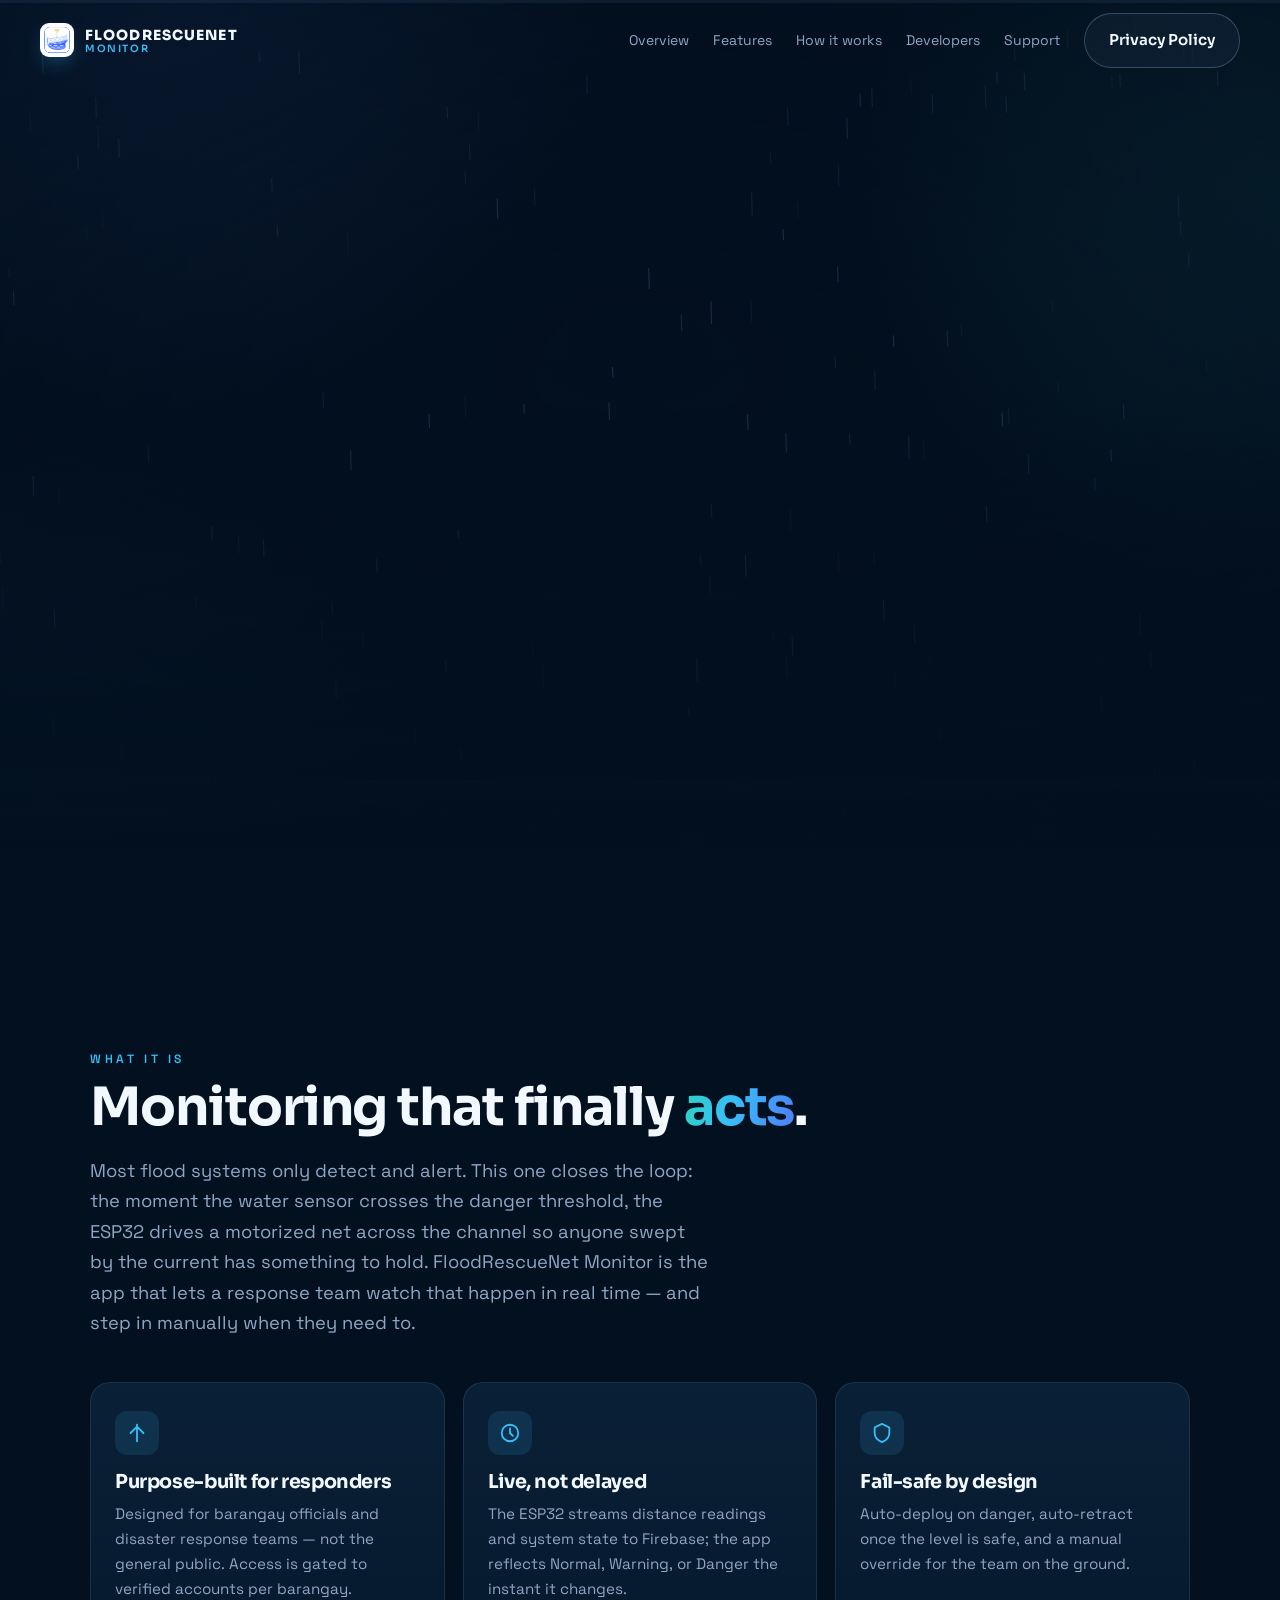
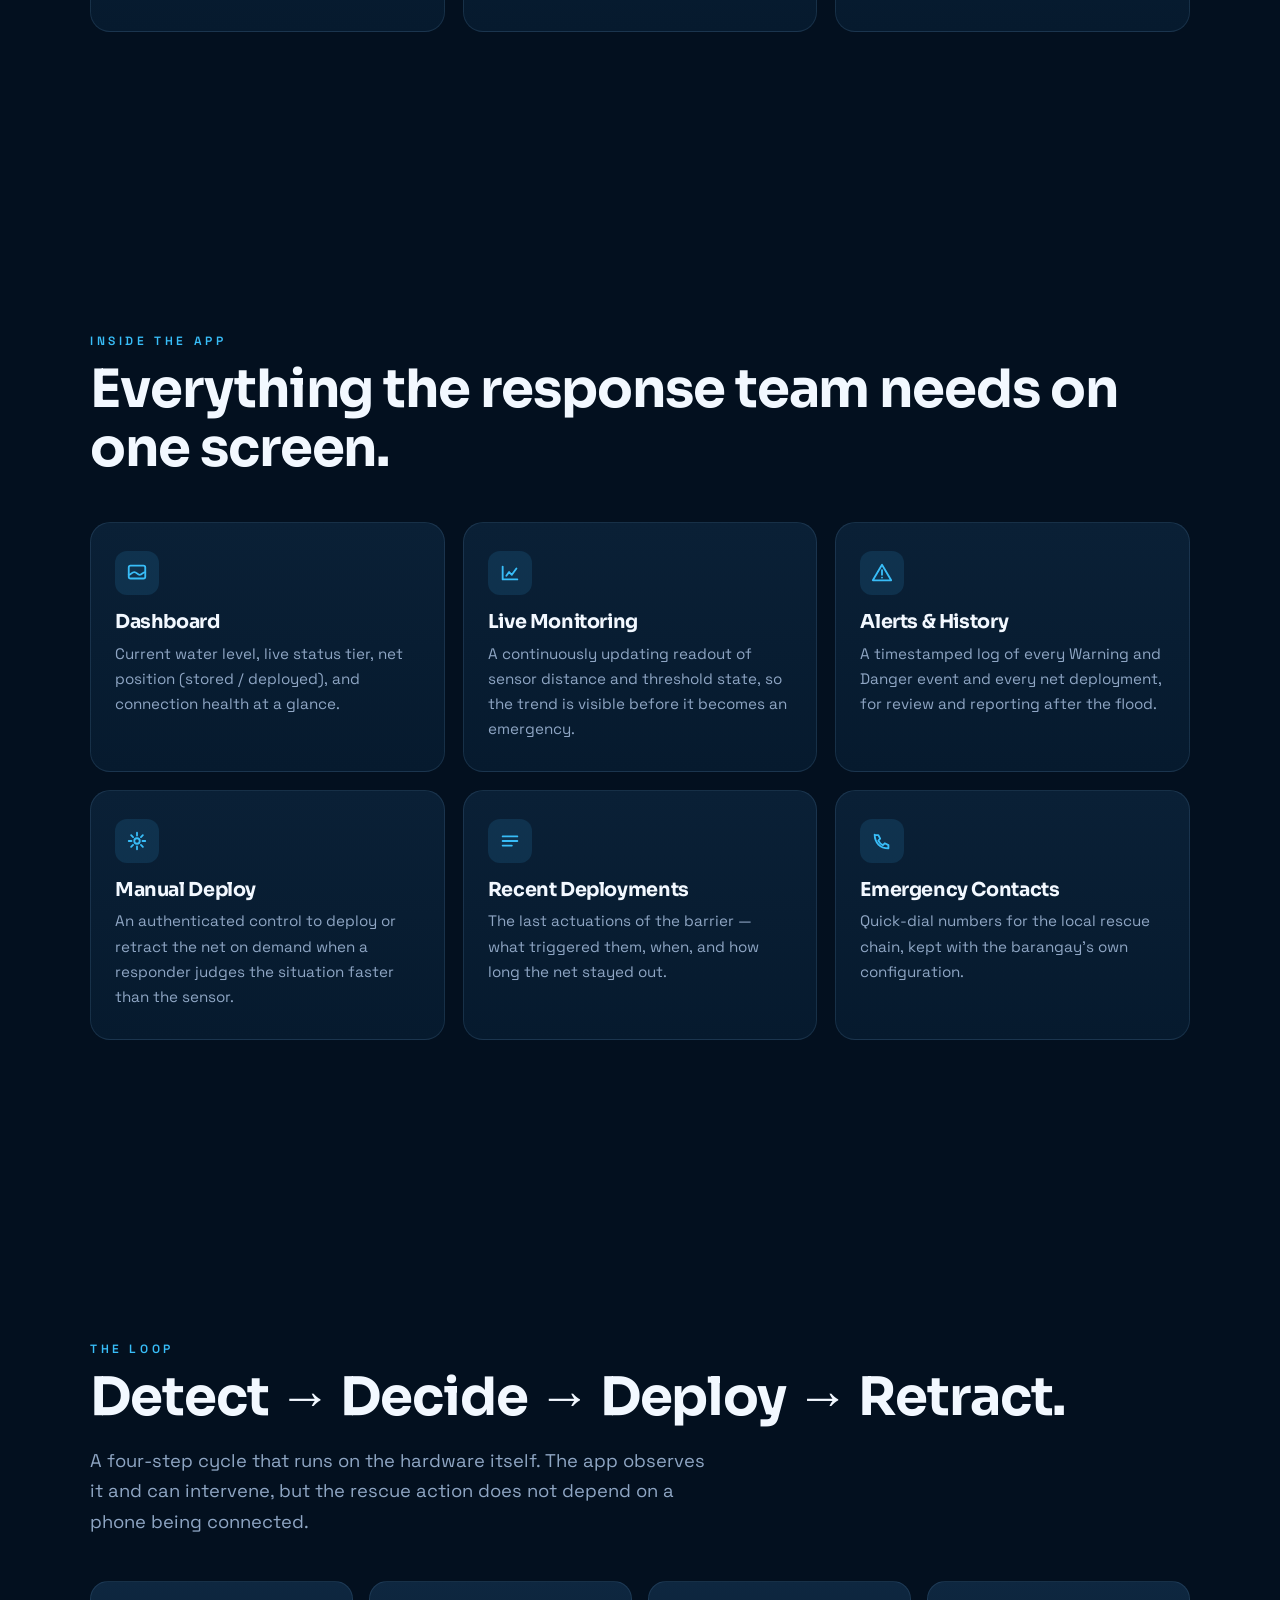
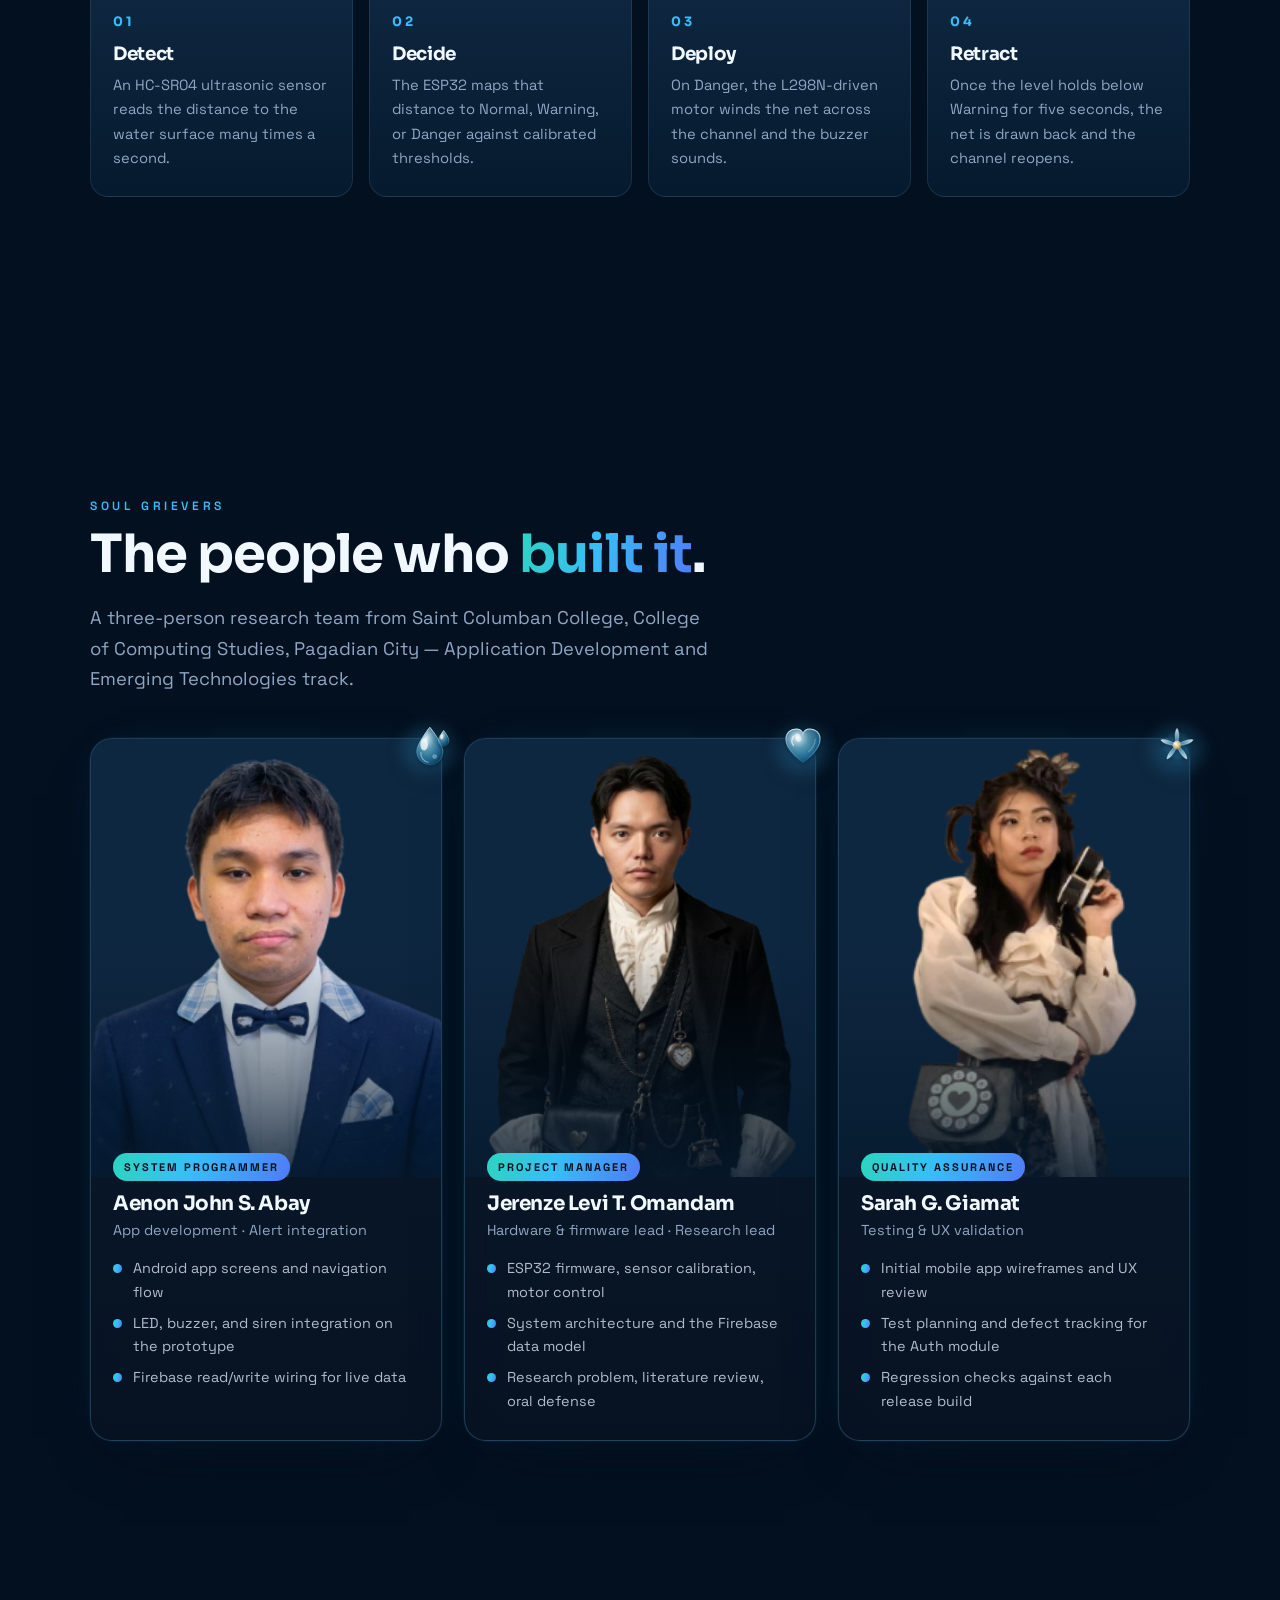
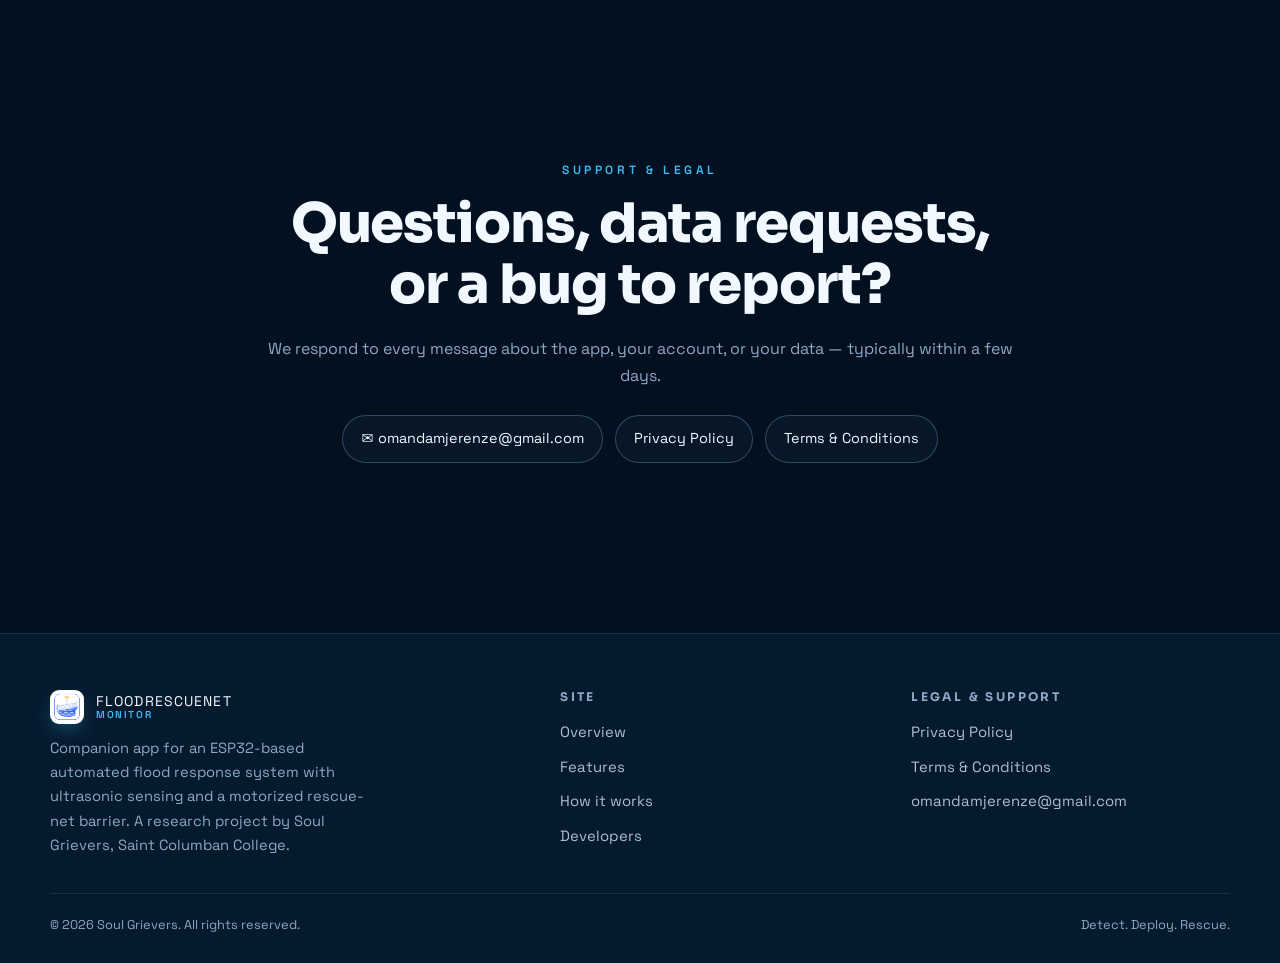
==== index.html @ 98c7caf1 "Initial publish: FloodRescueNet Monitor website Marketing + legal site for the Google Play listing: " ====
<!DOCTYPE html>
<html lang="en">
<head>
<meta charset="UTF-8" />
<meta name="viewport" content="width=device-width, initial-scale=1, viewport-fit=cover" />
<meta name="theme-color" content="#03101f" />
<title>FloodRescueNet Monitor — Detect. Deploy. Rescue.</title>
<meta name="description" content="FloodRescueNet Monitor is the companion app for an ESP32-based automated flood response system: real-time water-level monitoring, alert history, and remote net-barrier deployment for barangay disaster response teams." />
<meta property="og:title" content="FloodRescueNet Monitor — Detect. Deploy. Rescue." />
<meta property="og:description" content="Real-time flood monitoring and automated rescue-net deployment, in your pocket." />
<meta property="og:type" content="website" />
<link rel="icon" type="image/png" href="assets/app-icon.png" />
<link rel="apple-touch-icon" href="assets/app-icon.png" />
<link rel="preconnect" href="https://fonts.googleapis.com" />
<link rel="preconnect" href="https://fonts.gstatic.com" crossorigin />
<link href="https://fonts.googleapis.com/css2?family=Sora:wght@400;500;600;700;800&family=Space+Grotesk:wght@400;500;600;700&display=swap" rel="stylesheet" />
<link rel="stylesheet" href="css/style.css?v=9" />
</head>
<body>

<!-- ================= PRELOADER / WATER SPLASH ================= -->
<div id="preloader" aria-hidden="true">
  <video class="pl-video" src="assets/splash.mp4" autoplay muted playsinline loop preload="auto"></video>
  <div class="pl-water"><span class="pl-wave"></span></div>
  <img class="pl-logo" src="assets/app-icon.png" alt="" width="124" height="124" />
  <span class="pl-badge" aria-hidden="true"><img src="assets/app-icon.png" alt="" width="96" height="96" /></span>
  <span class="pl-label">FloodRescueNet Monitor<i>loading</i></span>
</div>
<script src="js/preloader.js?v=1"></script>

<div class="scroll-progress"><span id="progressBar"></span></div>

<header class="nav" id="nav">
  <a href="#top" class="brand" aria-label="FloodRescueNet Monitor home">
    <span class="brand-mark" aria-hidden="true">
      <img src="assets/app-icon.png" alt="" width="34" height="34" />
    </span>
    <span class="brand-text">FLOODRESCUENET<span>MONITOR</span></span>
  </a>
  <nav class="nav-links">
    <a href="#about">Overview</a>
    <a href="#features">Features</a>
    <a href="#how">How it works</a>
    <a href="#team">Developers</a>
    <a href="#support">Support</a>
  </nav>
  <a href="privacy.html" class="btn btn-ghost nav-cta" data-magnetic><span class="lbl-full">Privacy Policy</span><span class="lbl-short">Privacy</span></a>
</header>

<main id="top">

  <!-- ================= HERO ================= -->
  <section class="hero" id="hero">
    <div class="hero-bg">
      <canvas id="rain"></canvas>
      <div class="hero-veil"></div>
    </div>
    <div class="hero-inner">
      <span class="eyebrow">System status · Live monitoring</span>
      <h1 class="hero-title">
        <span class="line"><span class="w">When</span> <span class="w">the</span> <span class="w">water</span> <span class="w">rises,</span></span>
        <span class="line grad"><span class="w">the</span> <span class="w">net</span> <span class="w">is</span> <span class="w">already</span> <span class="w">moving.</span></span>
      </h1>
      <p class="hero-sub">FloodRescueNet Monitor is the Android companion for an ESP32-based automated flood response system — ultrasonic water-level sensing, a motorized rescue-net barrier, and a live dashboard built for barangay disaster response teams.</p>
      <div class="hero-cta">
        <a href="#features" class="btn btn-primary" data-magnetic>Explore the app</a>
        <a href="#team" class="btn btn-ghost" data-magnetic>Meet the developers</a>
      </div>
      <div class="hero-stats">
        <div><b data-count="3" data-suffix="">0</b><small>alert tiers: Normal · Warning · Danger</small></div>
        <div><b data-count="24" data-suffix="/7">0</b><small>real-time water-level monitoring</small></div>
        <div><b data-count="5" data-suffix="s">0</b><small>auto-retract delay after safe</small></div>
      </div>
    </div>
    <div class="scroll-hint" aria-hidden="true"><i></i>scroll to explore</div>
  </section>

  <!-- ================= ABOUT ================= -->
  <section class="wrap" id="about">
    <p class="section-eyebrow">What it is</p>
    <h2 class="section-title">Monitoring that finally <span class="grad">acts</span>.</h2>
    <p class="section-lead">Most flood systems only detect and alert. This one closes the loop: the moment the water sensor crosses the danger threshold, the ESP32 drives a motorized net across the channel so anyone swept by the current has something to hold. FloodRescueNet Monitor is the app that lets a response team watch that happen in real time — and step in manually when they need to.</p>
    <div class="feat-grid">
      <article class="feat">
        <span class="feat-ico" aria-hidden="true"><svg viewBox="0 0 24 24" fill="none"><path d="M12 3v18M5 12l7-7 7 7" stroke="currentColor" stroke-width="2" stroke-linecap="round" stroke-linejoin="round"/></svg></span>
        <h3>Purpose-built for responders</h3>
        <p>Designed for barangay officials and disaster response teams — not the general public. Access is gated to verified accounts per barangay.</p>
      </article>
      <article class="feat">
        <span class="feat-ico" aria-hidden="true"><svg viewBox="0 0 24 24" fill="none"><circle cx="12" cy="12" r="9" stroke="currentColor" stroke-width="2"/><path d="M12 7v5l3 3" stroke="currentColor" stroke-width="2" stroke-linecap="round"/></svg></span>
        <h3>Live, not delayed</h3>
        <p>The ESP32 streams distance readings and system state to Firebase; the app reflects Normal, Warning, or Danger the instant it changes.</p>
      </article>
      <article class="feat">
        <span class="feat-ico" aria-hidden="true"><svg viewBox="0 0 24 24" fill="none"><path d="M12 2 4 6v6c0 5 3.5 8 8 10 4.5-2 8-5 8-10V6l-8-4Z" stroke="currentColor" stroke-width="2" stroke-linejoin="round"/></svg></span>
        <h3>Fail-safe by design</h3>
        <p>Auto-deploy on danger, auto-retract once the level is safe, and a manual override for the team on the ground.</p>
      </article>
    </div>
  </section>

  <!-- ================= FEATURES ================= -->
  <section class="wrap" id="features">
    <p class="section-eyebrow">Inside the app</p>
    <h2 class="section-title">Everything the response team needs on one screen.</h2>
    <div class="feat-grid">
      <article class="feat">
        <span class="feat-ico" aria-hidden="true"><svg viewBox="0 0 24 24" fill="none"><rect x="3" y="4" width="18" height="14" rx="2" stroke="currentColor" stroke-width="2"/><path d="M3 14c3 0 3-3 6-3s3 3 6 3 3-3 6-3" stroke="currentColor" stroke-width="2" stroke-linecap="round"/></svg></span>
        <h3>Dashboard</h3>
        <p>Current water level, live status tier, net position (stored / deployed), and connection health at a glance.</p>
      </article>
      <article class="feat">
        <span class="feat-ico" aria-hidden="true"><svg viewBox="0 0 24 24" fill="none"><path d="M4 19V5M4 19h16M8 15l3-4 3 3 5-7" stroke="currentColor" stroke-width="2" stroke-linecap="round" stroke-linejoin="round"/></svg></span>
        <h3>Live Monitoring</h3>
        <p>A continuously updating readout of sensor distance and threshold state, so the trend is visible before it becomes an emergency.</p>
      </article>
      <article class="feat">
        <span class="feat-ico" aria-hidden="true"><svg viewBox="0 0 24 24" fill="none"><path d="M12 3 2 20h20L12 3Z" stroke="currentColor" stroke-width="2" stroke-linejoin="round"/><path d="M12 9v5M12 17h.01" stroke="currentColor" stroke-width="2" stroke-linecap="round"/></svg></span>
        <h3>Alerts &amp; History</h3>
        <p>A timestamped log of every Warning and Danger event and every net deployment, for review and reporting after the flood.</p>
      </article>
      <article class="feat">
        <span class="feat-ico" aria-hidden="true"><svg viewBox="0 0 24 24" fill="none"><circle cx="12" cy="12" r="3" stroke="currentColor" stroke-width="2"/><path d="M12 3v3M12 18v3M3 12h3M18 12h3M5.6 5.6l2.1 2.1M16.3 16.3l2.1 2.1M18.4 5.6l-2.1 2.1M7.7 16.3l-2.1 2.1" stroke="currentColor" stroke-width="2" stroke-linecap="round"/></svg></span>
        <h3>Manual Deploy</h3>
        <p>An authenticated control to deploy or retract the net on demand when a responder judges the situation faster than the sensor.</p>
      </article>
      <article class="feat">
        <span class="feat-ico" aria-hidden="true"><svg viewBox="0 0 24 24" fill="none"><path d="M4 7h16M4 12h16M4 17h10" stroke="currentColor" stroke-width="2" stroke-linecap="round"/></svg></span>
        <h3>Recent Deployments</h3>
        <p>The last actuations of the barrier — what triggered them, when, and how long the net stayed out.</p>
      </article>
      <article class="feat">
        <span class="feat-ico" aria-hidden="true"><svg viewBox="0 0 24 24" fill="none"><path d="M4 5c0 9 6 15 15 15v-3.5l-4-2-2 2c-2-1-4-3-5-5l2-2-2-4H4Z" stroke="currentColor" stroke-width="2" stroke-linejoin="round"/></svg></span>
        <h3>Emergency Contacts</h3>
        <p>Quick-dial numbers for the local rescue chain, kept with the barangay's own configuration.</p>
      </article>
    </div>
  </section>

  <!-- ================= HOW IT WORKS ================= -->
  <section class="wrap" id="how">
    <p class="section-eyebrow">The loop</p>
    <h2 class="section-title">Detect → Decide → Deploy → Retract.</h2>
    <p class="section-lead">A four-step cycle that runs on the hardware itself. The app observes it and can intervene, but the rescue action does not depend on a phone being connected.</p>
    <div class="steps">
      <div class="step">
        <b>01</b>
        <h3>Detect</h3>
        <p>An HC-SR04 ultrasonic sensor reads the distance to the water surface many times a second.</p>
      </div>
      <div class="step">
        <b>02</b>
        <h3>Decide</h3>
        <p>The ESP32 maps that distance to Normal, Warning, or Danger against calibrated thresholds.</p>
      </div>
      <div class="step">
        <b>03</b>
        <h3>Deploy</h3>
        <p>On Danger, the L298N-driven motor winds the net across the channel and the buzzer sounds.</p>
      </div>
      <div class="step">
        <b>04</b>
        <h3>Retract</h3>
        <p>Once the level holds below Warning for five seconds, the net is drawn back and the channel reopens.</p>
      </div>
    </div>
  </section>

  <!-- ================= TEAM ================= -->
  <section class="wrap" id="team">
    <p class="section-eyebrow">Soul Grievers</p>
    <h2 class="section-title">The people who <span class="grad">built it</span>.</h2>
    <p class="section-lead">A three-person research team from Saint Columban College, College of Computing Studies, Pagadian City — Application Development and Emerging Technologies track.</p>
    <div class="team-grid">
      <article class="member is-deco sp-card">
        <div class="member-photo"><img src="assets/aenon.png" alt="Aenon John S. Abay" width="480" height="600" loading="lazy" /></div>
        <div class="member-body">
          <span class="member-role">System Programmer</span>
          <h3>Aenon John S. Abay</h3>
          <p class="tag">App development · Alert integration</p>
          <ul>
            <li>Android app screens and navigation flow</li>
            <li>LED, buzzer, and siren integration on the prototype</li>
            <li>Firebase read/write wiring for live data</li>
          </ul>
        </div>
        <span class="ornament ornament--drop" aria-hidden="true">
          <svg viewBox="0 0 64 64" fill="none" xmlns="http://www.w3.org/2000/svg">
            <defs>
              <radialGradient id="drpBody" cx="36%" cy="30%" r="78%">
                <stop offset="0" stop-color="#f0fbff" stop-opacity=".95"/>
                <stop offset=".38" stop-color="#8fdcf6" stop-opacity=".5"/>
                <stop offset=".72" stop-color="#2f92c6" stop-opacity=".48"/>
                <stop offset="1" stop-color="#0c3a57" stop-opacity=".62"/>
              </radialGradient>
              <linearGradient id="drpRim" x1="0" y1="0" x2="0" y2="1">
                <stop offset="0" stop-color="#dff6ff" stop-opacity=".9"/>
                <stop offset="1" stop-color="#3aa0d6" stop-opacity=".2"/>
              </linearGradient>
              <filter id="drpSh" x="-60%" y="-60%" width="220%" height="220%">
                <feDropShadow dx="0" dy="2.5" stdDeviation="2.4" flood-color="#03101f" flood-opacity=".5"/>
              </filter>
            </defs>
            <g filter="url(#drpSh)">
              <path d="M33 9s-16 19.5-16 30a16 16 0 0 0 32 0C49 28.5 33 9 33 9Z" fill="url(#drpBody)" stroke="url(#drpRim)" stroke-width="1.2"/>
              <ellipse cx="26" cy="30" rx="4.6" ry="7.6" fill="#fff" fill-opacity=".72"/>
              <ellipse cx="39" cy="45" rx="3" ry="3" fill="#fff" fill-opacity=".3"/>
              <path d="M22 40a11 11 0 0 0 9 12" stroke="#eafaff" stroke-opacity=".45" stroke-width="1.4" fill="none" stroke-linecap="round"/>
            </g>
            <g filter="url(#drpSh)">
              <path d="M50 13s-6.5 8-6.5 12.4a6.5 6.5 0 0 0 13 0C56.5 21 50 13 50 13Z" fill="url(#drpBody)" stroke="url(#drpRim)" stroke-width="1"/>
              <ellipse cx="47.5" cy="21" rx="1.8" ry="3" fill="#fff" fill-opacity=".7"/>
            </g>
          </svg>
        </span>
      </article>
      <article class="member is-deco pm-card">
        <div class="member-photo"><img src="assets/jerenze.png" alt="Jerenze Levi T. Omandam" width="480" height="600" loading="lazy" /></div>
        <div class="member-body">
          <span class="member-role">Project Manager</span>
          <h3>Jerenze Levi T. Omandam</h3>
          <p class="tag">Hardware &amp; firmware lead · Research lead</p>
          <ul>
            <li>ESP32 firmware, sensor calibration, motor control</li>
            <li>System architecture and the Firebase data model</li>
            <li>Research problem, literature review, oral defense</li>
          </ul>
        </div>
        <span class="ornament ornament--heart" aria-hidden="true">
          <svg viewBox="0 0 64 64" fill="none" xmlns="http://www.w3.org/2000/svg">
            <defs>
              <radialGradient id="hrtBody" cx="34%" cy="26%" r="82%">
                <stop offset="0" stop-color="#f2fbff" stop-opacity=".95"/>
                <stop offset=".4" stop-color="#88d6f2" stop-opacity=".5"/>
                <stop offset=".75" stop-color="#2c8ec2" stop-opacity=".5"/>
                <stop offset="1" stop-color="#0b3854" stop-opacity=".65"/>
              </radialGradient>
              <linearGradient id="hrtRim" x1="0" y1="0" x2="0" y2="1">
                <stop offset="0" stop-color="#e2f6ff" stop-opacity=".9"/>
                <stop offset="1" stop-color="#369cd4" stop-opacity=".22"/>
              </linearGradient>
              <filter id="hrtSh" x="-60%" y="-60%" width="220%" height="220%">
                <feDropShadow dx="0" dy="2.5" stdDeviation="2.6" flood-color="#03101f" flood-opacity=".5"/>
              </filter>
            </defs>
            <g filter="url(#hrtSh)">
              <path d="M32 52S11 38.5 11 23.5C11 15.9 16.8 11 23.4 11 27.8 11 31 13.4 32 17.2 33 13.4 36.2 11 40.6 11 47.2 11 53 15.9 53 23.5 53 38.5 32 52 32 52Z" fill="url(#hrtBody)" stroke="url(#hrtRim)" stroke-width="1.3"/>
              <path d="M20 20c-2 3-2.4 7 0 11" stroke="#fff" stroke-opacity=".55" stroke-width="2" fill="none" stroke-linecap="round"/>
              <path d="M25 16.5c-3 1.6-5 4.4-5.6 7.5" stroke="#fff" stroke-opacity=".33" stroke-width="1.4" fill="none" stroke-linecap="round"/>
              <path d="M39 39c5.4-4.6 8-10.4 8-15.5" stroke="#bfeaff" stroke-opacity=".3" stroke-width="1.4" fill="none" stroke-linecap="round"/>
              <ellipse cx="26" cy="22" rx="3.4" ry="5" fill="#fff" fill-opacity=".55" transform="rotate(-20 26 22)"/>
            </g>
          </svg>
        </span>
      </article>
      <article class="member is-deco qa-card">
        <div class="member-photo"><img src="assets/sarah.png" alt="Sarah G. Giamat" width="480" height="600" loading="lazy" /></div>
        <div class="member-body">
          <span class="member-role">Quality Assurance</span>
          <h3>Sarah G. Giamat</h3>
          <p class="tag">Testing &amp; UX validation</p>
          <ul>
            <li>Initial mobile app wireframes and UX review</li>
            <li>Test planning and defect tracking for the Auth module</li>
            <li>Regression checks against each release build</li>
          </ul>
        </div>
        <span class="ornament ornament--flower" aria-hidden="true">
          <svg viewBox="0 0 64 64" fill="none" xmlns="http://www.w3.org/2000/svg">
            <defs>
              <linearGradient id="petG" x1="0" y1="0" x2="0" y2="1">
                <stop offset="0" stop-color="#eef9ff" stop-opacity=".9"/>
                <stop offset=".55" stop-color="#a6def4" stop-opacity=".55"/>
                <stop offset="1" stop-color="#2f8dc0" stop-opacity=".42"/>
              </linearGradient>
              <radialGradient id="ctrG" cx="40%" cy="36%" r="66%">
                <stop offset="0" stop-color="#fff6df" stop-opacity=".95"/>
                <stop offset=".6" stop-color="#ffd98f" stop-opacity=".7"/>
                <stop offset="1" stop-color="#c98b32" stop-opacity=".5"/>
              </radialGradient>
              <filter id="flwSh" x="-60%" y="-60%" width="220%" height="220%">
                <feDropShadow dx="0" dy="2.5" stdDeviation="2.6" flood-color="#03101f" flood-opacity=".5"/>
              </filter>
              <filter id="flwBlur"><feGaussianBlur stdDeviation="2.2"/></filter>
            </defs>
            <g filter="url(#flwBlur)" opacity=".45"><circle cx="32" cy="31" r="16" fill="#1f6f9e" fill-opacity=".5"/></g>
            <g filter="url(#flwSh)">
              <g fill="url(#petG)" stroke="#dff4ff" stroke-opacity=".4" stroke-width=".8">
                <path d="M32 31s-5-14 0-21c5 7 0 21 0 21Z"/>
                <path d="M32 31s-5-14 0-21c5 7 0 21 0 21Z" transform="rotate(72 32 31)"/>
                <path d="M32 31s-5-14 0-21c5 7 0 21 0 21Z" transform="rotate(144 32 31)"/>
                <path d="M32 31s-5-14 0-21c5 7 0 21 0 21Z" transform="rotate(216 32 31)"/>
                <path d="M32 31s-5-14 0-21c5 7 0 21 0 21Z" transform="rotate(288 32 31)"/>
              </g>
              <circle cx="32" cy="31" r="5.4" fill="url(#ctrG)"/>
              <ellipse cx="30" cy="29" rx="1.8" ry="1.2" fill="#fff" fill-opacity=".7"/>
            </g>
          </svg>
        </span>
      </article>
    </div>
  </section>

  <!-- ================= SUPPORT / CTA ================= -->
  <section class="band" id="support">
    <canvas id="ctaField"></canvas>
    <div class="band-inner">
      <p class="section-eyebrow">Support &amp; legal</p>
      <h2>Questions, data requests, or a bug to report?</h2>
      <p class="muted">We respond to every message about the app, your account, or your data — typically within a few days.</p>
      <div class="contact-row">
        <a class="pill" href="mailto:omandamjerenze@gmail.com">✉ omandamjerenze@gmail.com</a>
        <a class="pill" href="privacy.html">Privacy Policy</a>
        <a class="pill" href="terms.html">Terms &amp; Conditions</a>
      </div>
    </div>
  </section>
</main>

<footer class="footer" id="contact">
  <div class="footer-grid">
    <div class="footer-brand">
      <div class="footer-lockup">
        <span class="brand-mark" aria-hidden="true">
          <img src="assets/app-icon.png" alt="" width="34" height="34" />
        </span>
        <span class="brand-text">FLOODRESCUENET<span>MONITOR</span></span>
      </div>
      <p>Companion app for an ESP32-based automated flood response system with ultrasonic sensing and a motorized rescue-net barrier. A research project by Soul Grievers, Saint Columban College.</p>
    </div>
    <div class="footer-col">
      <h4>Site</h4>
      <a href="#about">Overview</a>
      <a href="#features">Features</a>
      <a href="#how">How it works</a>
      <a href="#team">Developers</a>
    </div>
    <div class="footer-col">
      <h4>Legal &amp; support</h4>
      <a href="privacy.html">Privacy Policy</a>
      <a href="terms.html">Terms &amp; Conditions</a>
      <a href="mailto:omandamjerenze@gmail.com">omandamjerenze@gmail.com</a>
    </div>
  </div>
  <div class="footer-base">
    <span>&copy; <span id="year"></span> Soul Grievers. All rights reserved.</span>
    <span>Detect. Deploy. Rescue.</span>
  </div>
</footer>

<script src="js/vendor/gsap.min.js"></script>
<script src="js/vendor/ScrollTrigger.min.js"></script>
<script src="js/main.js?v=2"></script>
</body>
</html>
---- css/style.css ----
/* ================================================================
   FloodRescueNet Monitor — site styles
   Shared by index.html, privacy.html, terms.html
   ================================================================ */
:root{
  --bg:#03101f;
  --bg-2:#061a2e;
  --panel:#0a2036;
  --panel-2:#0e2740;
  --line:rgba(150,200,255,.12);
  --line-hi:rgba(150,200,255,.28);
  --text:#dbe7f5cc;
  --text-hi:#f2f8ff;
  --muted:#8fa6c4;
  --cy:#38bdf8;
  --teal:#2dd4bf;
  --blue:#4f7cf7;
  --alert:#ff9d3d;
  --alert-2:#ffbf6b;
  --grad:linear-gradient(105deg,var(--teal),var(--cy) 45%,var(--blue));
  --grad-alert:linear-gradient(105deg,var(--alert),var(--alert-2));
  --maxw:1180px;
  --ease:cubic-bezier(.22,1,.36,1);
}
*,*::before,*::after{box-sizing:border-box;margin:0;padding:0}
html{scroll-behavior:smooth;-webkit-text-size-adjust:100%;scroll-padding-top:84px}
body{
  font-family:"Space Grotesk",system-ui,-apple-system,sans-serif;
  background:var(--bg);
  color:var(--text);
  line-height:1.65;
  overflow-x:clip;
  -webkit-font-smoothing:antialiased;
}
img,video,canvas,svg{display:block;max-width:100%}
a{color:inherit;text-decoration:none}
h1,h2,h3,h4{font-family:"Sora",sans-serif;color:var(--text-hi);line-height:1.12;letter-spacing:-.02em;font-weight:700}
::selection{background:var(--cy);color:#04121f}

/* ---- ambient backdrop ---- */
body::before{
  content:"";position:fixed;inset:0;z-index:-2;pointer-events:none;
  background:
    radial-gradient(60vw 60vw at 12% -5%,rgba(79,124,247,.18),transparent 60%),
    radial-gradient(55vw 55vw at 100% 20%,rgba(45,212,191,.14),transparent 60%),
    radial-gradient(60vw 60vw at 0% 100%,rgba(56,189,248,.12),transparent 60%),
    var(--bg);
}

/* ================= scroll progress ================= */
.scroll-progress{position:fixed;top:0;left:0;right:0;height:3px;z-index:200;background:rgba(150,200,255,.07)}
.scroll-progress span{display:block;height:100%;width:0;background:var(--grad);box-shadow:0 0 18px rgba(56,189,248,.7)}

/* ================= nav ================= */
.nav{
  position:fixed;top:0;left:0;right:0;z-index:150;
  display:flex;align-items:center;flex-wrap:nowrap;gap:clamp(8px,2.5vw,16px);
  padding:13px clamp(13px,4vw,40px);
  transition:background .4s var(--ease),backdrop-filter .4s,border-color .4s;
  border-bottom:1px solid transparent;
}
.nav.scrolled{background:rgba(4,15,28,.78);backdrop-filter:blur(14px);border-color:var(--line)}
.brand{display:flex;align-items:center;gap:clamp(7px,2vw,11px);min-width:0;
  font-family:"Sora",sans-serif;font-weight:800}
.brand-mark{
  width:clamp(28px,7.5vw,34px);height:clamp(28px,7.5vw,34px);flex:none;
  border-radius:9px;display:grid;place-items:center;overflow:hidden;
  background:#fff;box-shadow:0 8px 22px -8px rgba(56,189,248,.7);
}
.brand-mark svg{width:60%;height:60%}
.brand-mark img{width:100%;height:100%;object-fit:cover;border-radius:9px}
.brand-text{letter-spacing:.08em;font-size:clamp(10.5px,3vw,14px);color:var(--text-hi);
  line-height:1.15;white-space:nowrap;min-width:0;overflow:hidden;text-overflow:ellipsis}
.brand-text span{color:var(--cy);display:block;font-size:clamp(8px,2vw,10px);letter-spacing:.16em;font-weight:600}
.nav-links{display:none;margin-left:auto;gap:24px;font-size:14px;color:var(--muted)}
.nav-links a{position:relative;transition:color .25s}
.nav-links a:hover{color:var(--text-hi)}
.nav-links a::after{content:"";position:absolute;left:0;bottom:-6px;width:0;height:2px;background:var(--grad);transition:width .3s var(--ease)}
.nav-links a:hover::after{width:100%}
.nav-cta{margin-left:auto;flex:none;white-space:nowrap;
  padding:9px clamp(12px,3.4vw,18px);font-size:clamp(11px,2.6vw,13px)}
.nav-cta .lbl-short{display:none}
@media(max-width:520px){
  .nav-cta .lbl-full{display:none}
  .nav-cta .lbl-short{display:inline}
}
@media(min-width:920px){
  .nav-links{display:flex}
  .nav-cta{margin-left:8px}
}

/* ================= buttons ================= */
.btn{
  --pad:14px 24px;
  display:inline-flex;align-items:center;justify-content:center;gap:9px;
  padding:var(--pad);border-radius:999px;
  font-family:"Sora",sans-serif;font-weight:600;font-size:15px;
  cursor:pointer;border:1px solid transparent;
  transition:transform .3s var(--ease),box-shadow .3s var(--ease),background .3s,border-color .3s;
  will-change:transform;text-align:center;
}
.btn-primary{background:var(--grad);color:#04121f;box-shadow:0 12px 34px -12px rgba(56,189,248,.7)}
.btn-primary:hover{box-shadow:0 18px 46px -10px rgba(56,189,248,.85)}
.btn-ghost{background:rgba(150,200,255,.05);border-color:var(--line-hi);color:var(--text-hi)}
.btn-ghost:hover{background:rgba(150,200,255,.11)}
.btn.big{--pad:18px 40px;font-size:17px}

/* ================= section shells ================= */
section{position:relative}
.wrap{max-width:var(--maxw);margin:0 auto;padding:clamp(72px,13vw,150px) clamp(16px,5vw,40px)}
.section-eyebrow,.eyebrow{
  font-size:12px;letter-spacing:.3em;text-transform:uppercase;
  color:var(--cy);font-weight:600;
}
.section-title{font-size:clamp(1.8rem,5.4vw,3.3rem);margin:.5rem 0 1.2rem}
.section-lead{max-width:620px;color:var(--muted);font-size:clamp(1rem,2.4vw,1.15rem)}
.grad{background:var(--grad);-webkit-background-clip:text;background-clip:text;color:transparent}
.muted{color:var(--muted)}

/* ================= hero ================= */
.hero{min-height:100svh;display:flex;flex-direction:column;justify-content:center;
  padding:120px clamp(16px,5vw,40px) 90px;overflow:hidden}
.hero-bg{position:absolute;inset:0;z-index:-1}
#rain{position:absolute;inset:0;width:100%;height:100%;opacity:.55}
.hero-veil{position:absolute;inset:0;background:
  linear-gradient(180deg,rgba(3,16,31,.4),rgba(3,16,31,.25) 45%,var(--bg) 97%),
  radial-gradient(70% 60% at 50% 38%,transparent,rgba(3,16,31,.55))}
.hero-inner{max-width:var(--maxw);margin:0 auto;width:100%}
.hero .eyebrow{display:inline-flex;align-items:center;gap:9px;margin-bottom:20px;
  padding:7px 14px;border:1px solid var(--line-hi);border-radius:999px;background:rgba(150,200,255,.04)}
.hero .eyebrow::before{content:"";width:8px;height:8px;border-radius:50%;background:var(--teal);
  box-shadow:0 0 12px var(--teal);animation:pulse 1.8s var(--ease) infinite}
@keyframes pulse{0%,100%{opacity:1;transform:scale(1)}50%{opacity:.4;transform:scale(.7)}}
.hero-title{font-size:clamp(2.4rem,8.5vw,5.4rem);font-weight:800;margin-bottom:24px}
.hero-title .line{display:block;overflow:hidden}
.hero-title .w{display:inline-block;will-change:transform}
.hero-sub{max-width:560px;font-size:clamp(1rem,2.6vw,1.2rem);color:var(--muted);margin-bottom:34px}
.hero-cta{display:flex;flex-wrap:wrap;gap:14px;margin-bottom:50px}
.hero-stats{display:flex;flex-wrap:wrap;gap:14px 34px}
.hero-stats b{font-family:"Sora";font-size:clamp(1.5rem,5vw,2.2rem);color:var(--text-hi);display:block}
.hero-stats small{color:var(--muted);font-size:13px;letter-spacing:.04em}
.scroll-hint{position:absolute;left:50%;bottom:24px;transform:translateX(-50%);
  display:flex;align-items:center;gap:10px;font-size:11px;letter-spacing:.26em;
  text-transform:uppercase;color:var(--muted)}
.scroll-hint i{width:9px;height:9px;border-radius:50%;background:var(--cy);
  box-shadow:0 0 12px var(--cy);animation:bob 1.6s var(--ease) infinite}
@keyframes bob{0%,100%{transform:translateY(-4px)}50%{transform:translateY(4px)}}

/* ================= feature grid ================= */
.feat-grid{display:grid;grid-template-columns:1fr;gap:18px;margin-top:44px}
@media(min-width:640px){.feat-grid{grid-template-columns:1fr 1fr}}
@media(min-width:1000px){.feat-grid{grid-template-columns:repeat(3,1fr)}}
.feat{
  position:relative;padding:28px 24px 30px;border-radius:20px;
  background:linear-gradient(180deg,var(--panel),var(--bg-2));
  border:1px solid var(--line);overflow:hidden;
  transition:border-color .4s,transform .3s var(--ease);
}
.feat::before{content:"";position:absolute;inset:0;background:var(--grad);opacity:0;transition:opacity .4s;mix-blend-mode:overlay}
.feat:hover{border-color:var(--line-hi)}
.feat:hover::before{opacity:.12}
.feat-ico{width:44px;height:44px;border-radius:12px;display:grid;place-items:center;
  background:rgba(56,189,248,.12);color:var(--cy);margin-bottom:16px}
.feat-ico svg{width:22px;height:22px}
.feat h3{font-size:1.2rem;margin-bottom:8px}
.feat p{color:var(--muted);font-size:.95rem}

/* ================= how it works ================= */
.steps{display:grid;gap:16px;margin-top:44px;grid-template-columns:1fr}
@media(min-width:820px){.steps{grid-template-columns:repeat(4,1fr)}}
.step{padding:26px 22px;border-radius:18px;border:1px solid var(--line);
  background:linear-gradient(180deg,var(--panel-2),var(--bg-2));position:relative}
.step b{font-family:"Sora";font-size:13px;letter-spacing:.2em;color:var(--cy)}
.step h3{font-size:1.15rem;margin:10px 0 8px}
.step p{color:var(--muted);font-size:.92rem}

/* ================= team ================= */
.team-grid{display:grid;gap:22px;margin-top:44px;grid-template-columns:1fr}
@media(min-width:720px){.team-grid{grid-template-columns:repeat(3,1fr)}}
.member{
  border-radius:22px;overflow:hidden;border:1px solid var(--line);
  background:linear-gradient(180deg,var(--panel),var(--bg-2));
  display:flex;flex-direction:column;transition:transform .35s var(--ease),border-color .35s;
}
.member:hover{border-color:var(--line-hi)}
.member-photo{position:relative;aspect-ratio:4/5;overflow:hidden;background:var(--panel-2)}
.member-photo img{width:100%;height:100%;object-fit:cover;object-position:top center;
  filter:saturate(1.05) contrast(1.02);transition:transform .6s var(--ease)}
.member:hover .member-photo img{transform:scale(1.04)}
.member-photo::after{content:"";position:absolute;inset:0;
  background:linear-gradient(180deg,transparent 45%,rgba(6,26,46,.85))}
.member-body{padding:22px 22px 26px;position:relative;margin-top:-46px;z-index:2}
.member-role{display:inline-block;font-size:11px;letter-spacing:.18em;text-transform:uppercase;
  color:#04121f;font-weight:700;background:var(--grad);padding:5px 11px;border-radius:999px;margin-bottom:12px}
.member h3{font-size:1.25rem}
.member .tag{color:var(--muted);font-size:.9rem;margin:4px 0 14px}
.member ul{list-style:none;display:grid;gap:7px}
.member li{color:var(--text);font-size:.9rem;padding-left:20px;position:relative}
.member li::before{content:"";position:absolute;left:0;top:.5em;width:9px;height:9px;border-radius:50%;background:var(--grad)}

/* ================================================================
   Profile cards — ONE glass component, three border ornaments
   ================================================================ */
.team-grid{align-items:stretch}

.member.is-deco{
  position:relative;overflow:visible;
  border:1px solid rgba(125,200,255,.22);
  background:linear-gradient(180deg,rgba(14,33,55,.72),rgba(8,19,34,.82));
  -webkit-backdrop-filter:blur(14px) saturate(1.1);
  backdrop-filter:blur(14px) saturate(1.1);
  box-shadow:
    inset 0 1px 0 rgba(190,230,255,.09),
    0 0 0 1px rgba(90,170,240,.05),
    0 26px 60px -32px rgba(2,10,24,.85),
    0 0 44px -20px rgba(56,189,248,.26);
}
.member.is-deco:hover{
  border-color:rgba(125,200,255,.42);
  box-shadow:
    inset 0 1px 0 rgba(190,230,255,.13),
    0 0 0 1px rgba(90,170,240,.09),
    0 32px 72px -30px rgba(2,10,24,.9),
    0 0 62px -18px rgba(56,189,248,.42);
}
.member.is-deco .member-photo{border-radius:21px 21px 0 0}

/* shared ornament anchor — identical scale / position / lighting on all three */
.ornament{
  position:absolute;top:-19px;right:-14px;width:52px;height:52px;z-index:4;
  pointer-events:none;
  filter:drop-shadow(0 4px 6px rgba(2,10,22,.55));
  animation:orn-float 7s ease-in-out infinite;
}
.ornament svg{width:100%;height:100%;display:block;overflow:visible}
.ornament::before{           /* soft cyan bloom that brightens the border beneath */
  content:"";position:absolute;inset:-20px -20px -14px -20px;z-index:-1;
  background:radial-gradient(52% 52% at 50% 58%,rgba(56,189,248,.34),transparent 72%);
  filter:blur(4px);
}
@keyframes orn-float{0%,100%{transform:translateY(0)}50%{transform:translateY(-3px)}}
@media(max-width:560px){
  .ornament{width:42px;height:42px;top:-14px;right:0}
}

/* ================= policy / doc pages ================= */
.doc-hero{padding:130px clamp(16px,5vw,40px) 40px;max-width:var(--maxw);margin:0 auto}
.doc-hero .eyebrow{display:inline-block;margin-bottom:14px}
.doc-hero h1{font-size:clamp(2rem,6vw,3.4rem);margin-bottom:12px}
.doc-hero .updated{color:var(--muted);font-size:.9rem}
.doc-body{max-width:820px;margin:0 auto;padding:20px clamp(16px,5vw,40px) 120px}
.doc-body .toc{
  border:1px solid var(--line);border-radius:16px;padding:20px 24px;margin-bottom:44px;
  background:linear-gradient(180deg,var(--panel),var(--bg-2));
}
.doc-body .toc h4{font-size:12px;letter-spacing:.2em;text-transform:uppercase;color:var(--muted);margin-bottom:12px}
.doc-body .toc ol{margin-left:18px;display:grid;gap:6px}
.doc-body .toc a{color:var(--text);font-size:.95rem}
.doc-body .toc a:hover{color:var(--cy)}
.doc-body h2{font-size:clamp(1.3rem,3.6vw,1.7rem);margin:44px 0 14px;scroll-margin-top:90px}
.doc-body h2:first-of-type{margin-top:0}
.doc-body h3{font-size:1.08rem;margin:24px 0 10px;color:var(--text-hi)}
.doc-body p{margin-bottom:14px}
.doc-body ul,.doc-body ol.list{margin:0 0 16px 22px;display:grid;gap:8px}
.doc-body li{padding-left:4px}
.doc-body strong{color:var(--text-hi)}
.doc-body a[href^="mailto"],.doc-body a[href^="http"]{color:var(--cy);border-bottom:1px solid rgba(56,189,248,.35)}
.doc-body .callout{
  border-left:3px solid;border-image:var(--grad) 1;padding:14px 18px;margin:20px 0;
  background:rgba(56,189,248,.06);border-radius:0 12px 12px 0;color:var(--text);font-size:.95rem;
}
.back-link{display:inline-flex;align-items:center;gap:8px;color:var(--muted);font-size:.9rem;margin-bottom:8px}
.back-link:hover{color:var(--cy)}

/* ================= support / cta band ================= */
.band{position:relative;overflow:hidden;text-align:center;
  padding:clamp(90px,15vw,170px) clamp(16px,5vw,40px)}
#ctaField{position:absolute;inset:0;width:100%;height:100%;opacity:.45}
.band-inner{position:relative;max-width:760px;margin:0 auto}
.band h2{font-size:clamp(1.9rem,6vw,3.4rem);margin:14px 0 20px;font-weight:800}
.band .contact-row{display:flex;flex-wrap:wrap;gap:12px;justify-content:center;margin-top:26px}
.pill{display:inline-flex;align-items:center;gap:9px;padding:11px 18px;border-radius:999px;
  border:1px solid var(--line-hi);font-size:.9rem;color:var(--text-hi);background:rgba(150,200,255,.04)}
.pill:hover{border-color:var(--cy)}

/* ================= footer ================= */
.footer{border-top:1px solid var(--line);background:var(--bg-2);padding:56px clamp(16px,5vw,40px) 28px}
.footer-grid{max-width:var(--maxw);margin:0 auto;display:grid;gap:32px;grid-template-columns:1fr}
@media(min-width:760px){.footer-grid{grid-template-columns:1.5fr 1fr 1fr}}
.footer-lockup{display:flex;align-items:center;gap:12px;margin-bottom:12px}
.footer-brand p{color:var(--muted);font-size:.92rem;max-width:320px}
.footer-col h4{font-family:"Sora";font-size:12px;letter-spacing:.2em;text-transform:uppercase;color:var(--muted);margin-bottom:12px}
.footer-col a{display:block;color:var(--text);padding:5px 0;font-size:.93rem;transition:color .2s;word-break:break-word}
.footer-col a:hover{color:var(--cy)}
.footer-base{max-width:var(--maxw);margin:36px auto 0;padding-top:20px;border-top:1px solid var(--line);
  display:flex;flex-wrap:wrap;justify-content:space-between;gap:10px;color:var(--muted);font-size:.8rem}

/* ================= reveal defaults ================= */
.reveal{opacity:0}

/* ================= preloader / water splash ================= */
#preloader{
  position:fixed;inset:0;z-index:9999;overflow:hidden;
  background:var(--bg);display:grid;place-items:center;
  transition:opacity .7s var(--ease),visibility .7s var(--ease);
  animation:plAutoHide 1ms linear 7s forwards; /* CSS failsafe if JS never runs */
}
#preloader.done{opacity:0;visibility:hidden;pointer-events:none}
@keyframes plAutoHide{to{opacity:0;visibility:hidden;pointer-events:none}}

/* full-bleed splash video (falls back to the CSS water effect on error) */
#preloader .pl-video{
  position:absolute;inset:0;width:100%;height:100%;
  object-fit:cover;z-index:1;background:var(--bg);
}
#preloader.no-video .pl-video{display:none}

/* app icon pinned bottom-right to mask the video's corner watermark */
#preloader .pl-badge{
  position:absolute;right:0;bottom:0;z-index:4;pointer-events:none;
  width:clamp(150px,34vw,220px);height:clamp(150px,34vw,220px);
  display:grid;place-items:center;
  /* solid in the bottom-right, feathered along the diagonal toward the page */
  background:
    linear-gradient(135deg,rgba(3,16,31,0) 0,var(--bg) 32%,var(--bg) 100%);
}
#preloader .pl-badge img{
  width:44%;height:44%;border-radius:14px;
  transform:translate(6%,6%);
  box-shadow:0 8px 24px -8px rgba(0,0,0,.5);
}

#preloader .pl-logo{
  width:clamp(88px,24vw,124px);height:auto;aspect-ratio:1;border-radius:24px;
  position:relative;z-index:2;
  filter:drop-shadow(0 24px 60px rgba(56,189,248,.42));
  animation:plFloat 2.6s var(--ease) infinite;
}
@keyframes plFloat{0%,100%{transform:translateY(0) scale(1)}50%{transform:translateY(-7px) scale(1.03)}}

#preloader .pl-water{
  display:none;
  position:absolute;left:0;right:0;bottom:0;height:0;z-index:1;
  background:linear-gradient(180deg,rgba(56,189,248,.34),rgba(45,212,191,.16) 45%,rgba(79,124,247,.30));
  box-shadow:0 -14px 50px rgba(56,189,248,.28);
  animation:plRise 2.5s var(--ease) forwards;
}
#preloader.no-video .pl-water{display:block}
@keyframes plRise{0%{height:0}75%,100%{height:118%}}
#preloader .pl-wave,
#preloader .pl-wave::before{
  content:"";position:absolute;left:50%;top:-150px;
  width:240vw;height:240vw;transform:translateX(-50%);
  background:var(--bg);border-radius:44% 46% 43% 47%;
  animation:plSpin 8s linear infinite;
}
#preloader .pl-wave::before{
  opacity:.72;border-radius:47% 43% 46% 44%;
  animation:plSpin 12s linear infinite reverse;
}
@keyframes plSpin{to{transform:translateX(-50%) rotate(360deg)}}

#preloader .pl-label{
  position:absolute;left:50%;top:58%;transform:translateX(-50%);z-index:3;
  display:flex;flex-direction:column;align-items:center;gap:9px;text-align:center;
  font-family:"Sora",sans-serif;text-transform:uppercase;
  letter-spacing:.34em;font-size:11px;color:var(--text-hi);
}
#preloader .pl-label i{font-style:normal;letter-spacing:.22em;font-size:9px;color:var(--muted)}
#preloader .pl-label i::after{content:"";animation:plDots 1.5s steps(1,end) infinite}
@keyframes plDots{0%{content:""}25%{content:"."}50%{content:".."}75%{content:"..."}}
@media (max-width:640px){
  #preloader .pl-badge{width:104px;height:104px}
  #preloader .pl-label{top:auto;bottom:14%}
}

/* hold hero content hidden only while the splash is actually up (JS-gated) */
html.splashing .hero-inner{opacity:0}

@media (prefers-reduced-motion:reduce){
  *{animation-duration:.001s!important;transition-duration:.001s!important}
  html{scroll-behavior:auto}
  .reveal{opacity:1!important}
  #preloader{display:none!important}
  html.splashing .hero-inner{opacity:1}
}
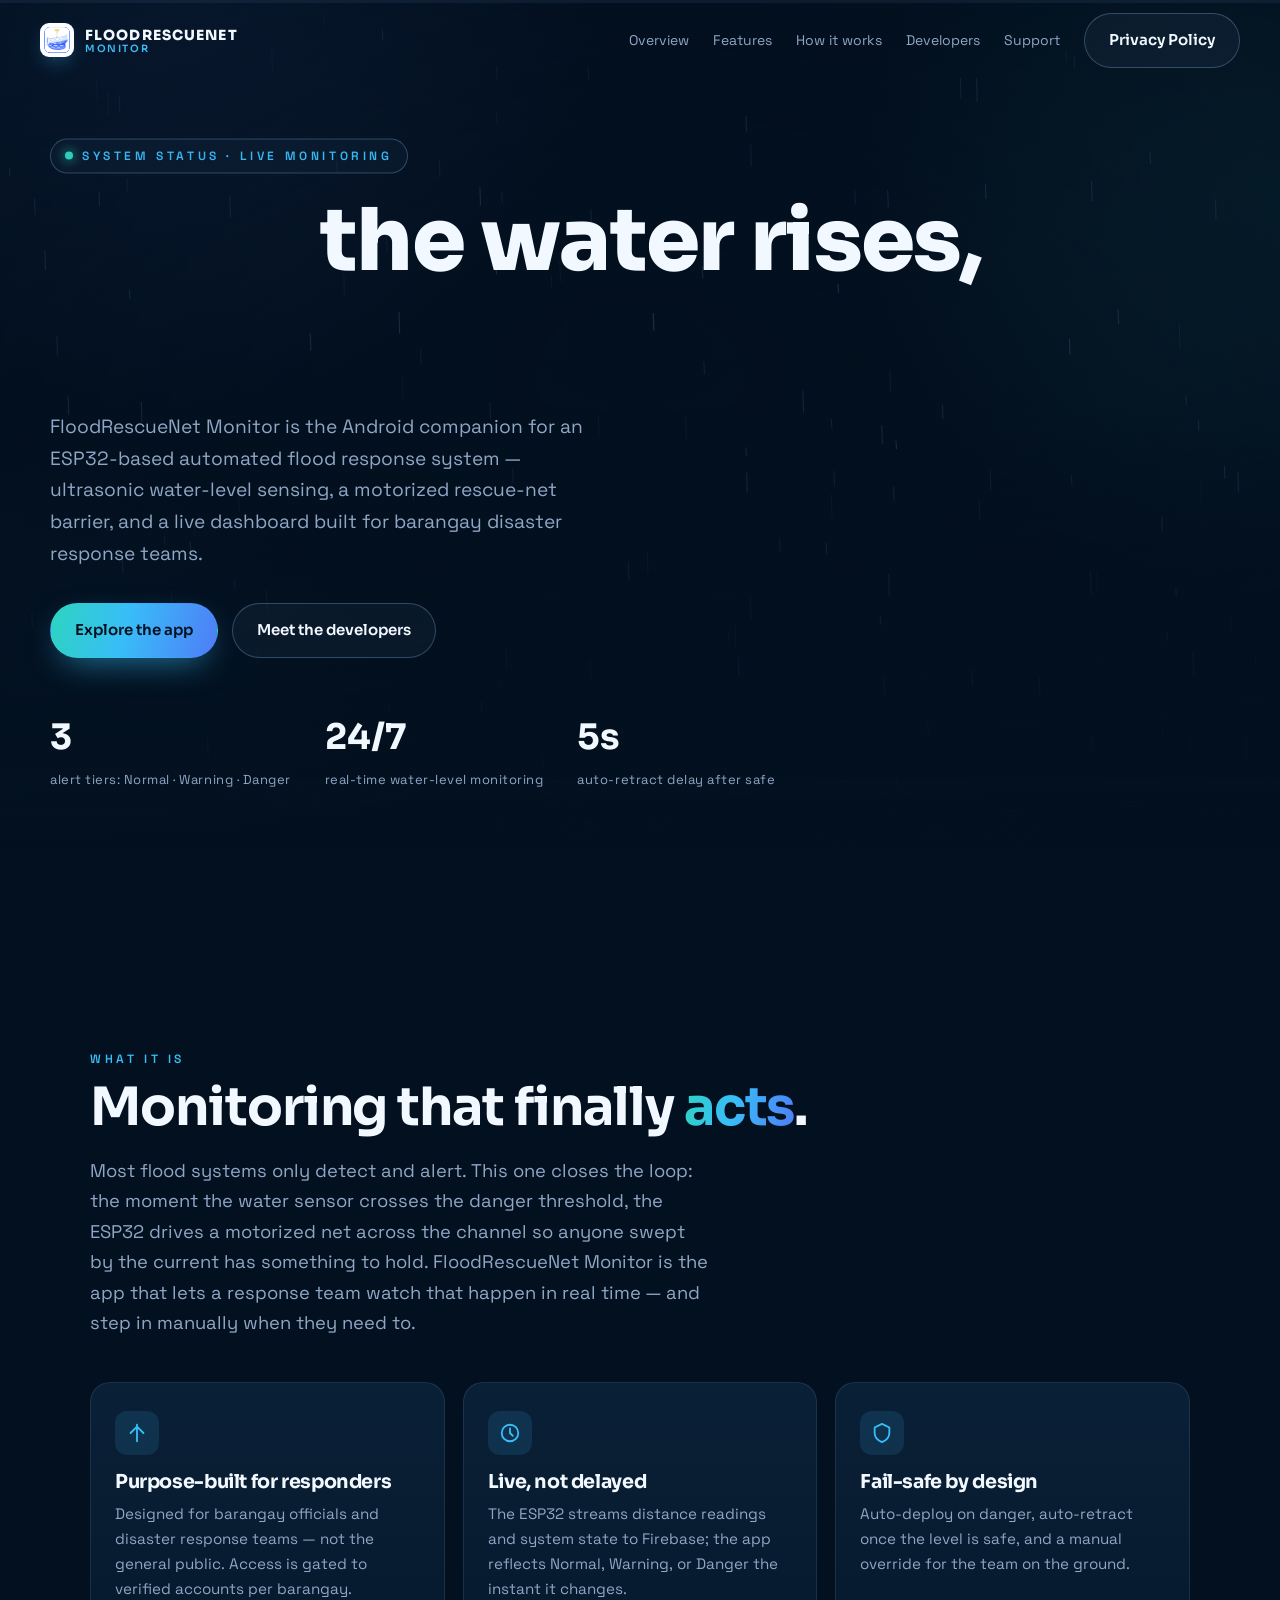
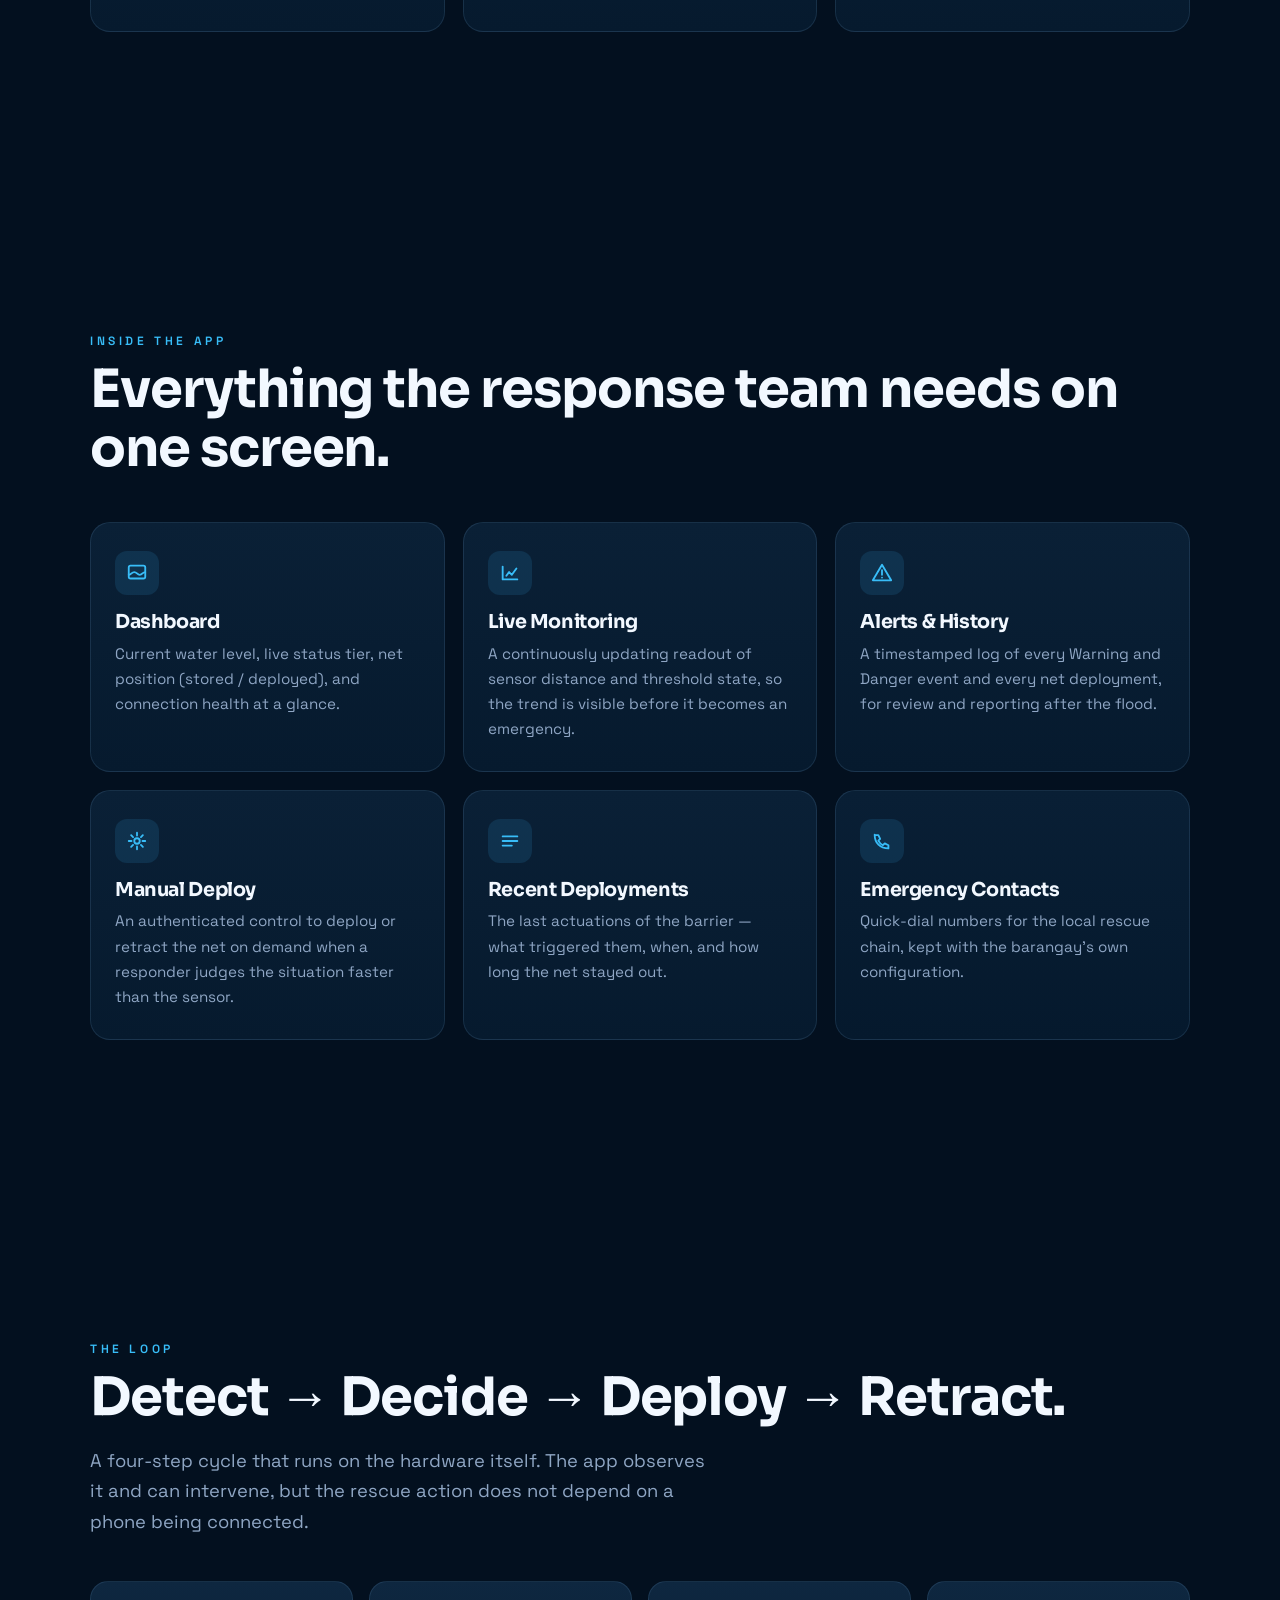
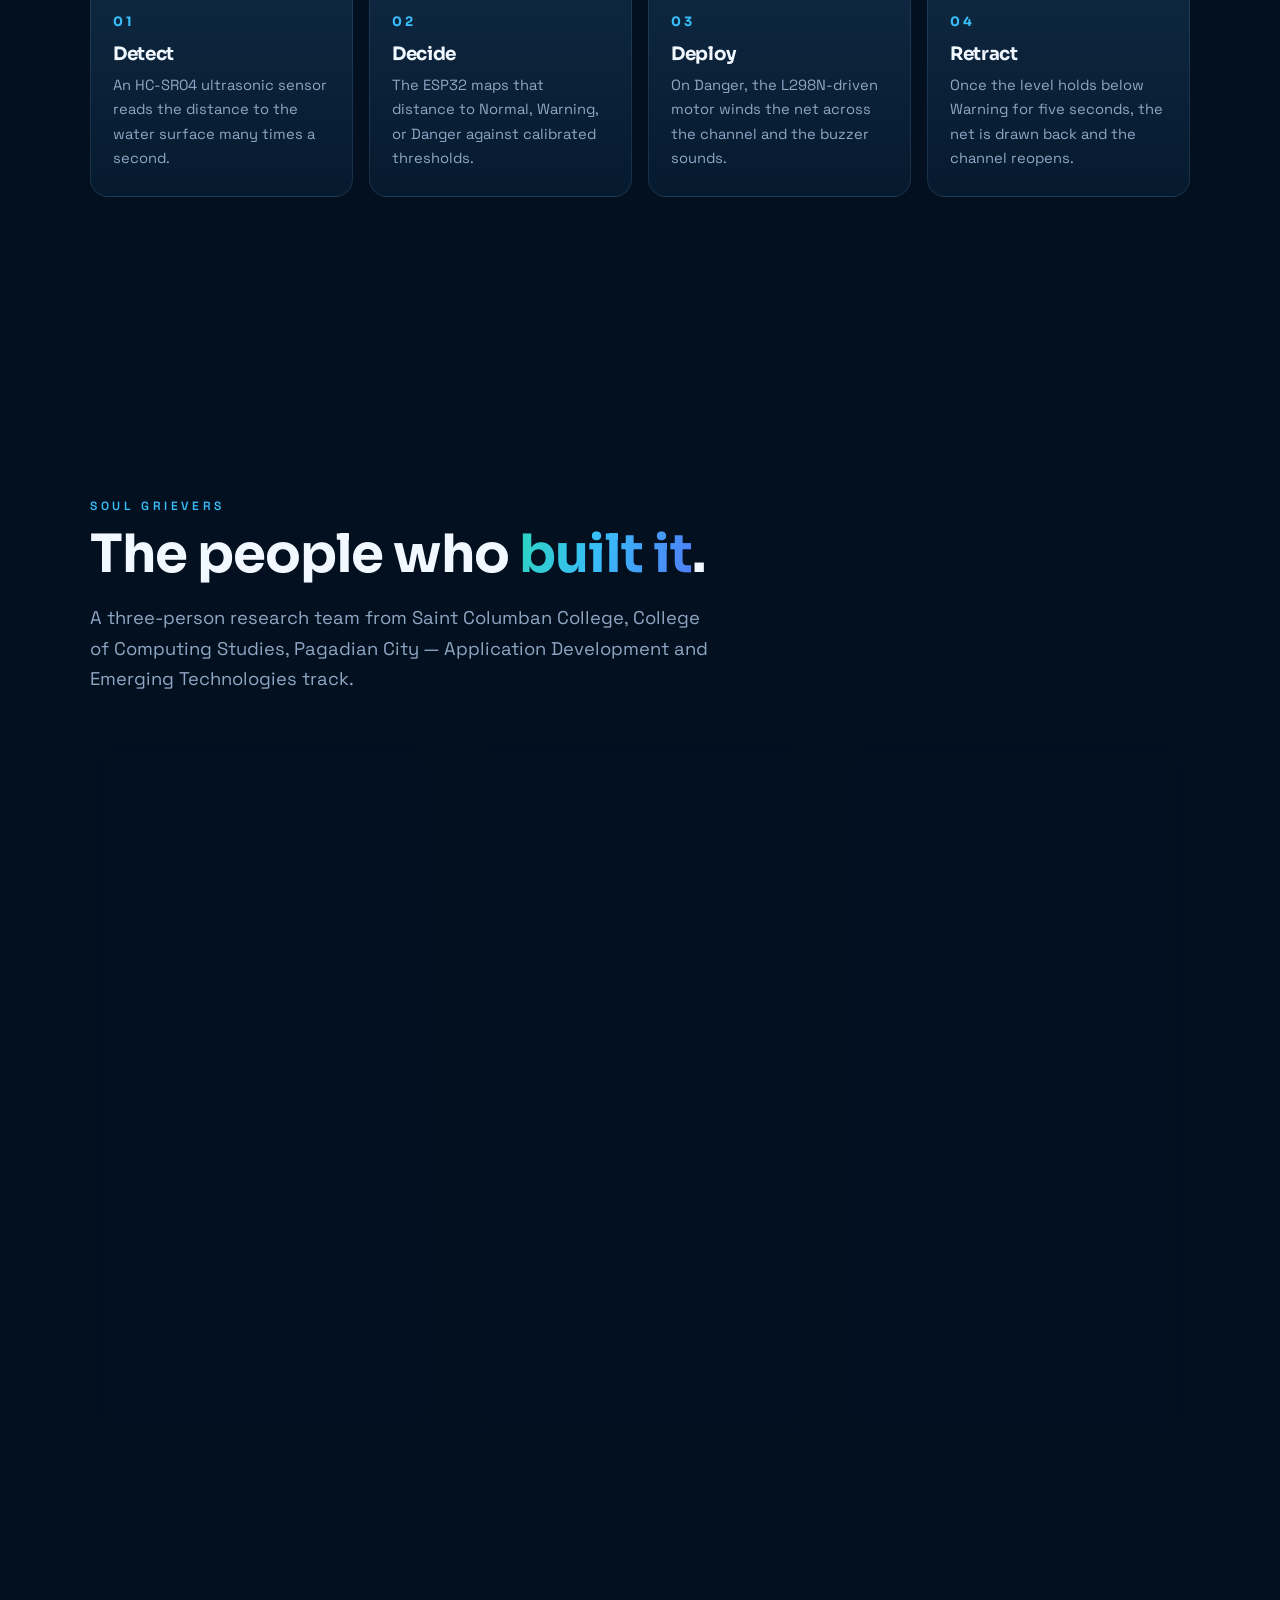
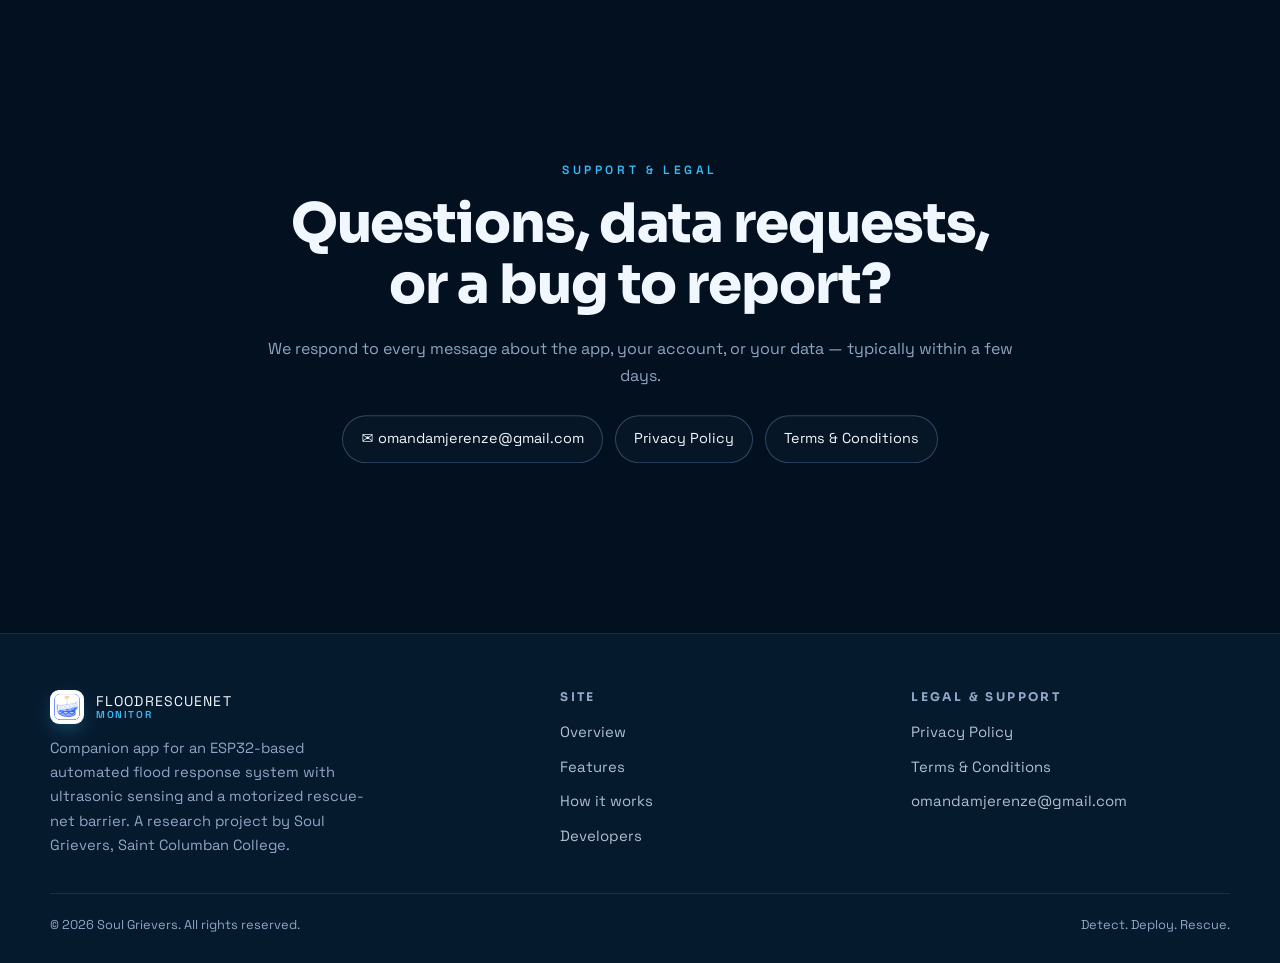
==== commit cfa16f6f: "Fix hero content sometimes invisible after refresh Root cause: the .hero-inner scroll-scrub fade was" ====
--- a/index.html
+++ b/index.html
@@ -26,7 +26,7 @@
   <span class="pl-badge" aria-hidden="true"><img src="assets/app-icon.png" alt="" width="96" height="96" /></span>
   <span class="pl-label">FloodRescueNet Monitor<i>loading</i></span>
 </div>
-<script src="js/preloader.js?v=1"></script>
+<script src="js/preloader.js?v=2"></script>
 
 <div class="scroll-progress"><span id="progressBar"></span></div>
 
@@ -350,6 +350,6 @@
 
 <script src="js/vendor/gsap.min.js"></script>
 <script src="js/vendor/ScrollTrigger.min.js"></script>
-<script src="js/main.js?v=2"></script>
+<script src="js/main.js?v=6"></script>
 </body>
 </html>
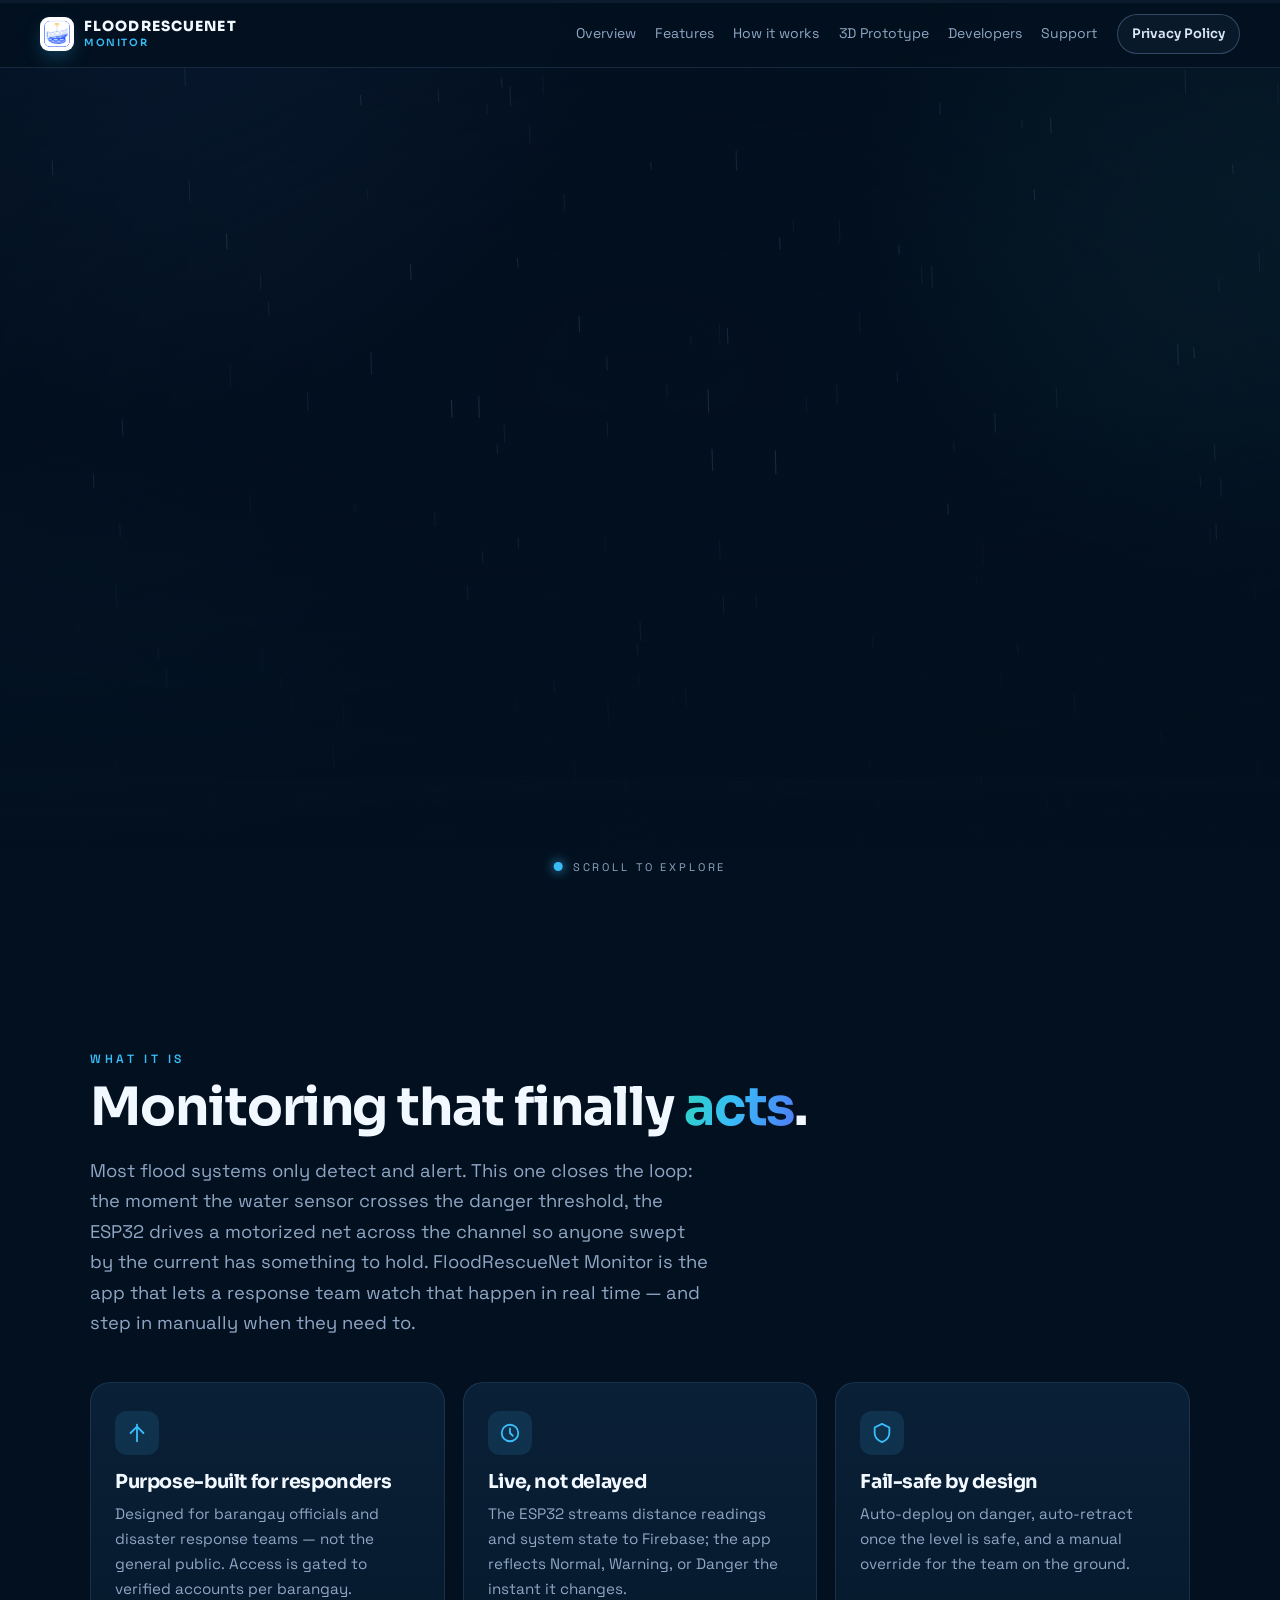
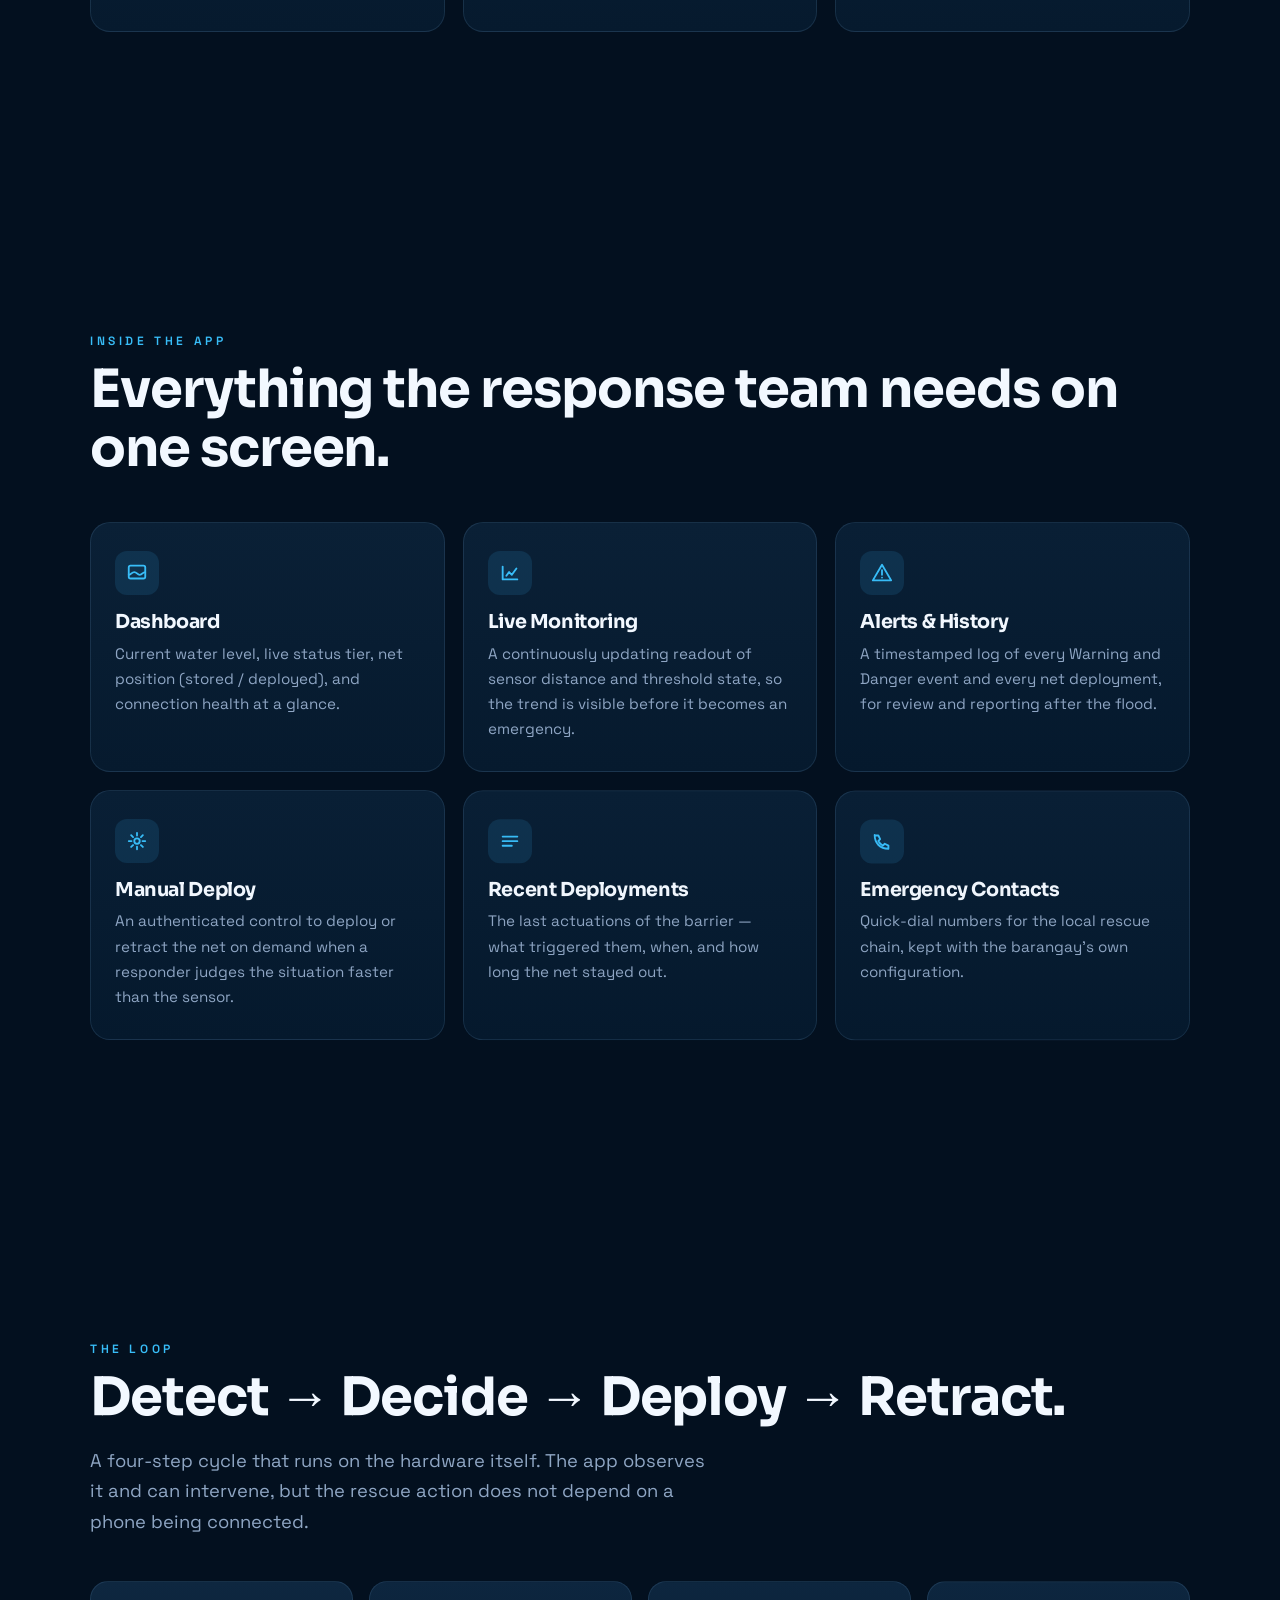
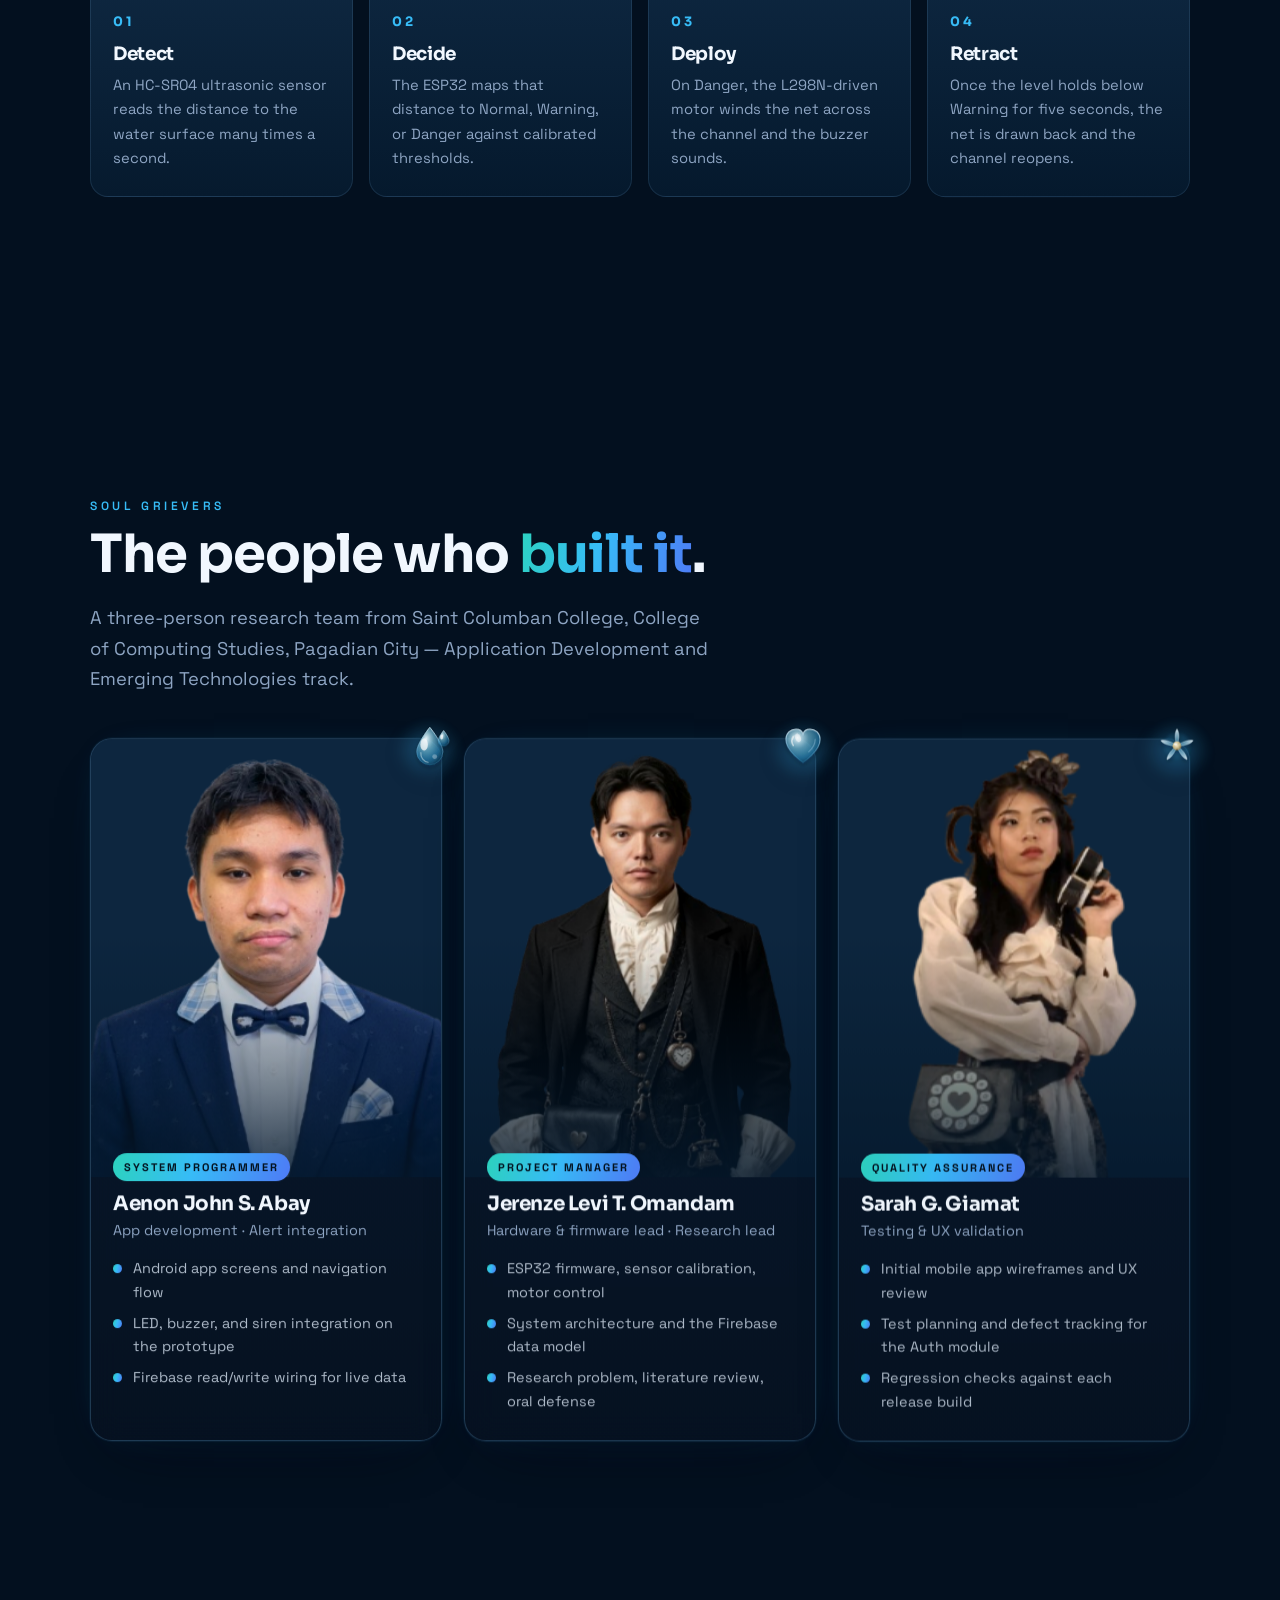
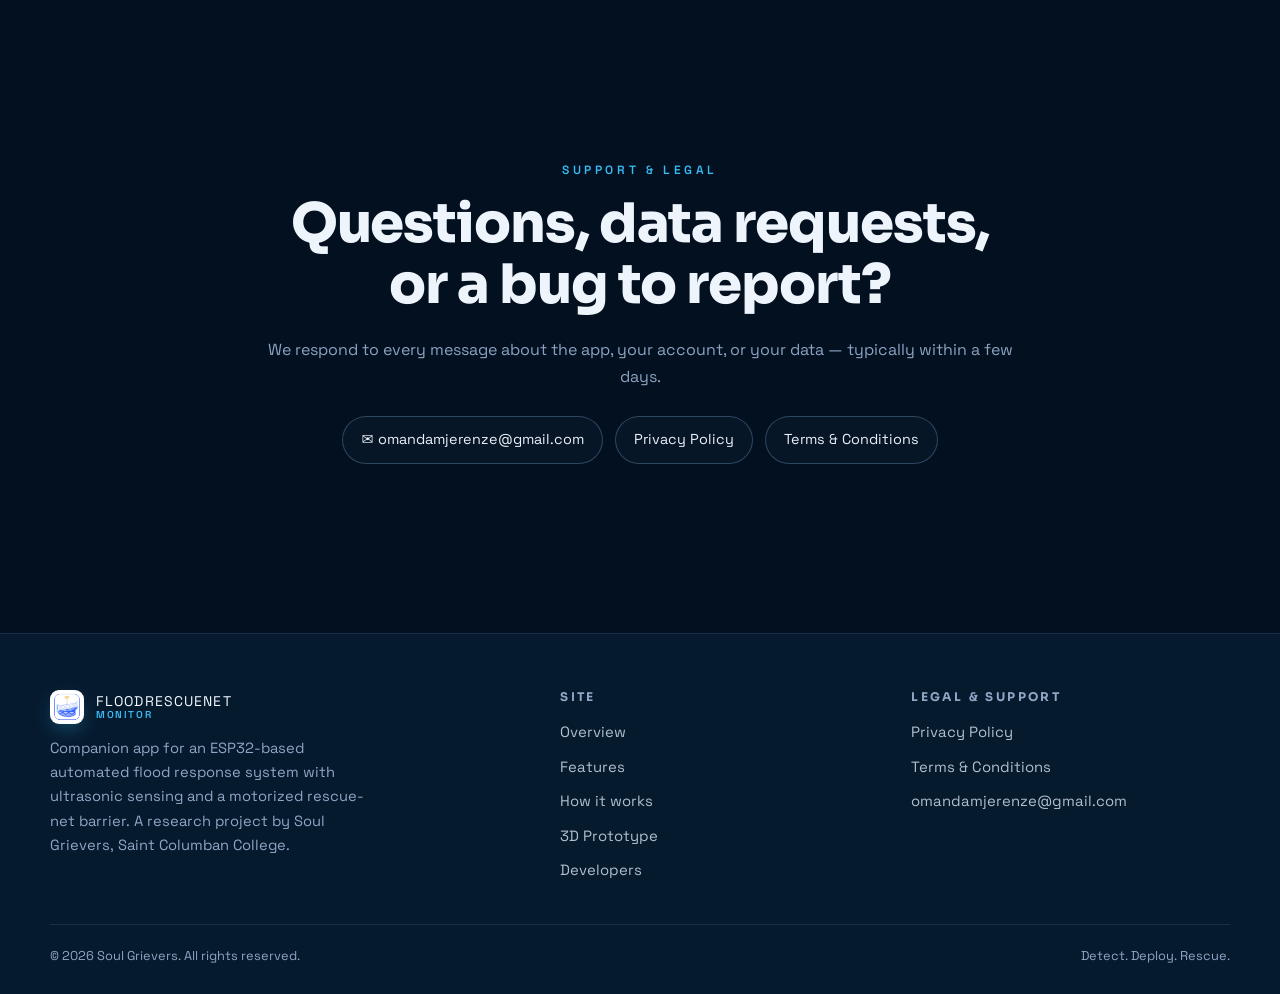
==== commit f85a7ebc: "Integrate tabletop simulator with Monitor navigation" ====
--- a/index.html
+++ b/index.html
@@ -15,6 +15,7 @@
 <link rel="preconnect" href="https://fonts.gstatic.com" crossorigin />
 <link href="https://fonts.googleapis.com/css2?family=Sora:wght@400;500;600;700;800&family=Space+Grotesk:wght@400;500;600;700&display=swap" rel="stylesheet" />
 <link rel="stylesheet" href="css/style.css?v=9" />
+<link rel="stylesheet" href="/css/navigation.css?v=1" />
 </head>
 <body>
 
@@ -30,21 +31,21 @@
 
 <div class="scroll-progress"><span id="progressBar"></span></div>
 
-<header class="nav" id="nav">
-  <a href="#top" class="brand" aria-label="FloodRescueNet Monitor home">
-    <span class="brand-mark" aria-hidden="true">
-      <img src="assets/app-icon.png" alt="" width="34" height="34" />
-    </span>
-    <span class="brand-text">FLOODRESCUENET<span>MONITOR</span></span>
-  </a>
-  <nav class="nav-links">
-    <a href="#about">Overview</a>
-    <a href="#features">Features</a>
-    <a href="#how">How it works</a>
-    <a href="#team">Developers</a>
-    <a href="#support">Support</a>
-  </nav>
-  <a href="privacy.html" class="btn btn-ghost nav-cta" data-magnetic><span class="lbl-full">Privacy Policy</span><span class="lbl-short">Privacy</span></a>
+<header class="nav site-nav" id="nav">
+  <a href="/" class="brand" aria-label="FloodRescueNet Monitor home"><span class="brand-mark" aria-hidden="true"><img src="/assets/app-icon.png" alt="" width="34" height="34"></span><span class="brand-text">FLOODRESCUENET<span>MONITOR</span></span></a>
+  <nav class="nav-links" aria-label="Main navigation"><a href="/#about">Overview</a>
+    <a href="/#features">Features</a>
+    <a href="/#how">How it works</a>
+    <a href="/simulator/">3D Prototype</a>
+    <a href="/#team">Developers</a>
+    <a href="/#support">Support</a></nav>
+  <a href="/privacy.html" class="btn btn-ghost nav-cta"><span class="lbl-full">Privacy Policy</span><span class="lbl-short">Privacy</span></a>
+  <details class="mobile-nav" data-mobile-nav><summary>Menu</summary><nav aria-label="Mobile navigation"><a href="/#about">Overview</a>
+    <a href="/#features">Features</a>
+    <a href="/#how">How it works</a>
+    <a href="/simulator/">3D Prototype</a>
+    <a href="/#team">Developers</a>
+    <a href="/#support">Support</a></nav></details>
 </header>
 
 <main id="top">
@@ -64,6 +65,7 @@
       <p class="hero-sub">FloodRescueNet Monitor is the Android companion for an ESP32-based automated flood response system — ultrasonic water-level sensing, a motorized rescue-net barrier, and a live dashboard built for barangay disaster response teams.</p>
       <div class="hero-cta">
         <a href="#features" class="btn btn-primary" data-magnetic>Explore the app</a>
+        <a href="/simulator/" class="btn btn-ghost" data-magnetic>Explore the 3D prototype</a>
         <a href="#team" class="btn btn-ghost" data-magnetic>Meet the developers</a>
       </div>
       <div class="hero-stats">
@@ -333,6 +335,7 @@
       <a href="#about">Overview</a>
       <a href="#features">Features</a>
       <a href="#how">How it works</a>
+      <a href="/simulator/">3D Prototype</a>
       <a href="#team">Developers</a>
     </div>
     <div class="footer-col">
@@ -351,5 +354,6 @@
 <script src="js/vendor/gsap.min.js"></script>
 <script src="js/vendor/ScrollTrigger.min.js"></script>
 <script src="js/main.js?v=6"></script>
+<script src="/js/navigation.js?v=1"></script>
 </body>
 </html>
--- a/css/navigation.css
+++ b/css/navigation.css
@@ -0,0 +1,7 @@
+/* Shared main-site and simulator navigation. */
+.site-nav{position:fixed;inset:0 0 auto;z-index:150;display:flex;align-items:center;gap:12px;padding:13px clamp(13px,4vw,40px);min-height:68px;background:rgba(3,16,31,.94);backdrop-filter:blur(14px);border-bottom:1px solid rgba(150,200,255,.14);font-family:"Space Grotesk",system-ui,sans-serif;color:#dbe7f5;box-sizing:border-box}
+.site-nav a{text-decoration:none;color:inherit}.site-nav .brand{display:flex;align-items:center;gap:10px;min-width:0;font-family:"Sora",sans-serif;font-weight:800;flex:0 1 auto}.site-nav .brand-mark{width:34px;height:34px;flex:0 0 34px;border-radius:9px;display:grid;place-items:center;overflow:hidden;background:#fff;box-shadow:0 8px 22px -8px rgba(56,189,248,.7)}.site-nav .brand-mark img{display:block;width:100%;height:100%;object-fit:cover}.site-nav .brand-text{letter-spacing:.08em;font-size:14px;color:#f2f8ff;line-height:1.15;white-space:nowrap;min-width:0;overflow:hidden;text-overflow:ellipsis}.site-nav .brand-text span{display:block;font-size:10px;letter-spacing:.16em;font-weight:600;color:#38bdf8;margin-top:3px}.site-nav .nav-links{display:none;gap:clamp(12px,1.5vw,24px);font-size:14px;color:#8fa6c4;margin-left:auto}.site-nav .nav-links a{position:relative;white-space:nowrap}.site-nav .nav-links a:hover,.site-nav a[aria-current=page]{color:#78ece4}.site-nav .nav-links a[aria-current=page]::after{content:"";position:absolute;left:0;bottom:-7px;width:100%;height:2px;background:linear-gradient(105deg,#2dd4bf,#38bdf8,#4f7cf7)}.site-nav .nav-cta{display:inline-flex;align-items:center;justify-content:center;margin-left:auto;flex-shrink:0;padding:9px 14px;border:1px solid rgba(150,200,255,.28);border-radius:999px;font-family:"Sora",sans-serif;font-size:13px;line-height:1.5;background:rgba(150,200,255,.05);white-space:nowrap}.site-nav .lbl-short{display:none}.site-nav .nav-cta:hover{background:rgba(150,200,255,.12)}
+.mobile-nav{position:relative;flex:0 0 auto}.mobile-nav summary{list-style:none;cursor:pointer;padding:10px 12px;border-radius:9px;border:1px solid rgba(150,200,255,.28);font-size:14px;line-height:1.5;color:#e9f5ff}.mobile-nav summary::-webkit-details-marker{display:none}.mobile-nav[open] summary{background:#17394b;color:#8aefe2}.mobile-nav nav{position:absolute;top:calc(100% + 12px);right:0;display:flex;flex-direction:column;gap:4px;min-width:218px;max-width:calc(100vw - 30px);max-height:70vh;overflow:auto;padding:10px;border:1px solid #28455a;border-radius:12px;background:#061a2e;box-shadow:0 18px 38px #0006}.mobile-nav nav a{font-size:16px;padding:11px 13px;border-radius:7px;white-space:nowrap}.mobile-nav nav a:hover,.mobile-nav nav a[aria-current=page]{background:#123647;color:#84ece3}.site-nav :focus-visible{outline:3px solid #38bdf8;outline-offset:3px}
+@media(min-width:1100px){.site-nav .nav-links{display:flex}.site-nav .nav-cta{margin-left:8px}.mobile-nav{display:none}}
+@media(max-width:520px){.site-nav{gap:8px}.site-nav .brand{gap:7px}.site-nav .brand-mark{width:28px;height:28px;flex-basis:28px}.site-nav .brand-text{font-size:11px;letter-spacing:.045em}.site-nav .brand-text span{font-size:9px}.site-nav .lbl-full{display:none}.site-nav .lbl-short{display:inline}.site-nav .nav-cta{font-size:12px;padding:10px}.mobile-nav summary{font-size:13px;padding:10px}}
+@media(prefers-reduced-motion:reduce){.site-nav *{transition:none!important}}
